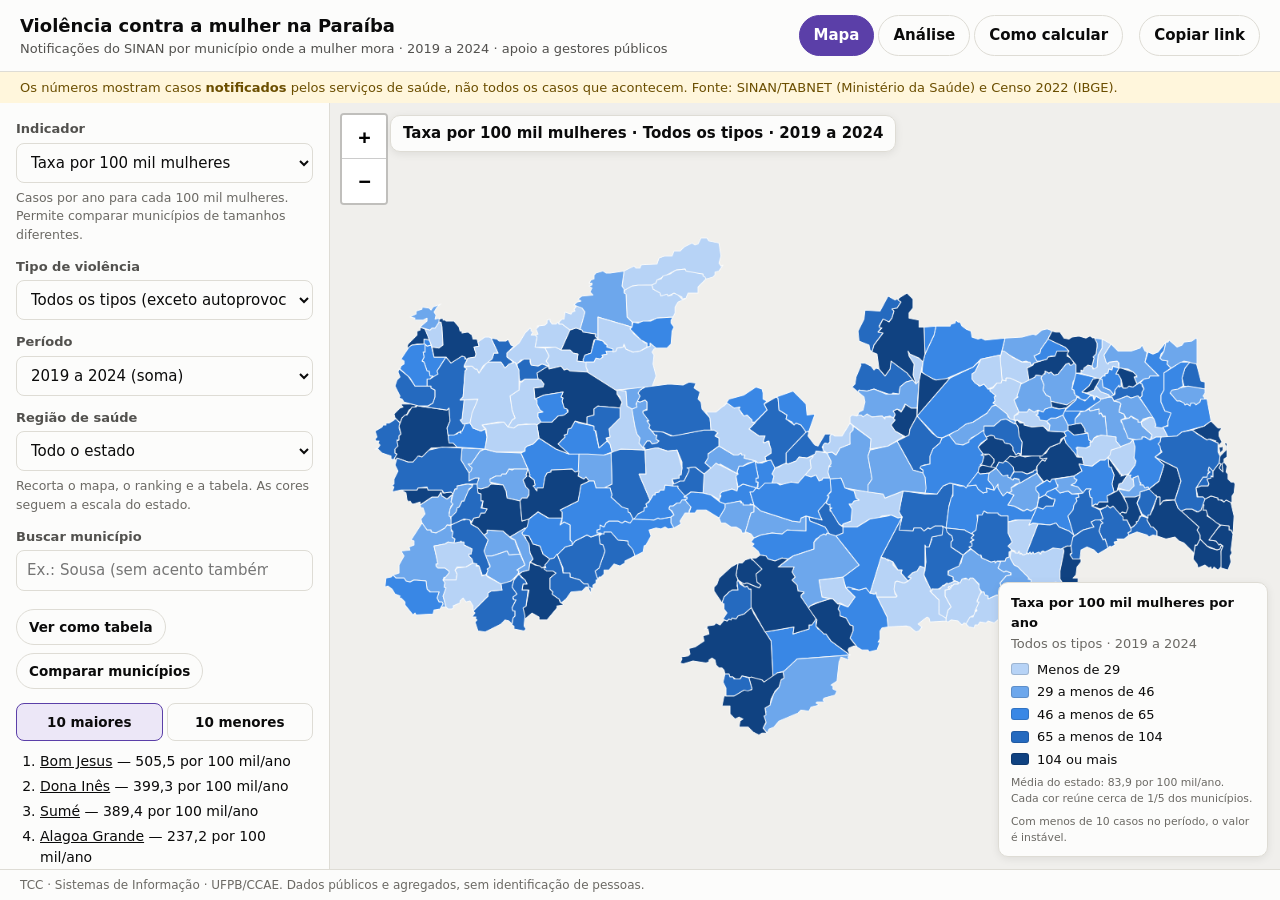
==== web/index.html @ 69bb1ced "Front: painel com mapa, análise, como calcular e filtro por região de saúde Co-Authored-By: Claude O" ====
<!DOCTYPE html>
<html lang="pt-BR">
<head>
<meta charset="utf-8">
<meta name="viewport" content="width=device-width, initial-scale=1">
<link rel="icon" href="data:image/svg+xml,%3Csvg xmlns=%22http://www.w3.org/2000/svg%22 viewBox=%220 0 24 24%22%3E%3Crect width=%2224%22 height=%2224%22 rx=%225%22 fill=%22%236a2c91%22/%3E%3C/svg%3E">
<title>Violência contra a mulher PB</title>
<link rel="stylesheet" href="vendor/leaflet.css">
<link rel="stylesheet" href="css/painel.css">
</head>
<body>
<a class="pular" href="#conteudo" tabindex="0">Pular para o conteúdo</a>
<header>
  <div>
    <h1>Violência contra a mulher na Paraíba</h1>
    <p>Notificações do SINAN por município onde a mulher mora · 2019 a 2024 · apoio a gestores públicos</p>
  </div>
  <nav class="tabs" role="tablist" aria-label="Telas do painel">
    <button role="tab" aria-selected="true" aria-controls="v-mapa" data-v="mapa" id="tab-mapa">Mapa</button>
    <button role="tab" aria-selected="false" aria-controls="v-analise" data-v="analise" id="tab-analise" tabindex="-1">Análise</button>
    <button role="tab" aria-selected="false" aria-controls="v-como-calcular" data-v="como-calcular" id="tab-como-calcular" tabindex="-1">Como calcular</button>
  </nav>
  <button class="btn" id="copiarLink" type="button" title="Copia o endereço desta tela para mandar a alguém">Copiar link</button>
</header>
<div class="aviso">Os números mostram casos <b>notificados</b> pelos serviços de saúde, não todos os casos que acontecem. Fonte: SINAN/TABNET (Ministério da Saúde) e Censo 2022 (IBGE).</div>
<main id="conteudo" tabindex="-1">
  <section class="view on" id="v-mapa" role="tabpanel" aria-labelledby="tab-mapa">
    <aside aria-label="Filtros e ranking">
      <div class="filtros">
      <label class="ctl" for="ind">Indicador</label>
      <select id="ind">
        <option value="taxa">Taxa por 100 mil mulheres</option>
        <option value="casos">Casos notificados</option>
        <option value="oe">Observado ÷ esperado</option>
      </select>
      <p class="hint" id="indhint"></p>
      <label class="ctl" for="tipo">Tipo de violência</label>
      <select id="tipo">
        <option value="total">Todos os tipos (exceto autoprovocada)</option>
        <option value="fisica">Física</option>
        <option value="psicologica">Psicológica/moral</option>
        <option value="sexual">Sexual</option>
      </select>
      <label class="ctl" for="per">Período</label>
      <select id="per"></select>
      <label class="ctl" for="reg">Região de saúde</label>
      <select id="reg" aria-describedby="reghint"></select>
      <p class="hint" id="reghint">Recorta o mapa, o ranking e a tabela. As cores seguem a escala do estado.</p>
      <label class="ctl" for="busca">Buscar município</label>
      <input type="search" id="busca" list="lista" placeholder="Ex.: Sousa (sem acento também serve)" autocomplete="off">
      <datalist id="lista"></datalist>
      <p class="hint" id="buscaMsg" aria-live="polite"></p>
      <div class="btnrow" style="margin-top:0">
        <button class="btn peq" id="verTabela" type="button" aria-pressed="false">Ver como tabela</button>
        <button class="btn peq" id="abrirComparar" type="button">Comparar municípios</button>
      </div>
      </div>
      <div class="rkbox">
      <div class="rktabs" role="group" aria-label="Ranking">
        <button type="button" aria-pressed="true" data-r="maiores" id="rk-maiores">10 maiores</button>
        <button type="button" aria-pressed="false" data-r="menores" id="rk-menores">10 menores</button>
      </div>
      <ol id="rk" aria-label="10 maiores valores"></ol>
      <p class="hint" style="margin-top:8px" id="rknota"></p>
      </div>
    </aside>
    <div id="mapwrap">
      <h2 class="maptitle" id="mapatitulo" aria-live="polite" tabindex="-1"></h2>
      <div id="map" role="region" aria-label="Mapa dos municípios da Paraíba. Tab percorre os municípios em ordem alfabética e Enter abre a ficha. A busca, o ranking e Ver como tabela também servem."></div>
      <div class="legend" id="leg"></div>
      <div id="maptab" aria-label="Tabela do mapa"></div>
      <div id="painel" aria-live="polite"></div>
    </div>
  </section>

  <section class="view" id="v-analise" role="tabpanel" aria-labelledby="tab-analise"><div class="scroll"><div class="wrap">
    <div class="kpis" id="kpis"></div>
    <div class="card">
      <h2>O que os dados mostram</h2>
      <p class="desc">Leituras diretas dos cinco indicadores. Cada uma diz o número que a sustenta.</p>
      <ul class="concl" id="concl"></ul>
    </div>
    <div class="grid2">
      <div class="card"><h2>Casos por ano e tipo de violência</h2><p class="desc">Paraíba, 2019 a 2024. Uma notificação pode ter mais de um tipo.</p><div id="g-serie"></div></div>
      <div class="card"><h2>Casos por faixa etária</h2><p class="desc">Paraíba, soma de 2019 a 2024, todos os tipos.</p><div id="g-faixa"></div></div>
    </div>
    <div class="card"><h2>Casos por tipo de violência</h2><p class="desc">Paraíba, soma de 2019 a 2024, com a taxa média anual por 100 mil mulheres.</p><div id="g-tipo" style="max-width:640px"></div></div>
    <div class="card">
      <h2>Tabela dos municípios</h2>
      <p class="desc">2019 a 2024. Clique no título da coluna para ordenar e na linha para ver o município no mapa. O CSV traz os 223 municípios do tipo escolhido.</p>
      <div class="tools" style="margin-bottom:10px">
        <select id="ttipo" aria-label="Tipo de violência da tabela">
          <option value="total">Todos os tipos</option><option value="fisica">Física</option>
          <option value="psicologica">Psicológica/moral</option><option value="sexual">Sexual</option>
        </select>
        <input type="search" id="tbusca" placeholder="Filtrar município" aria-label="Filtrar município">
        <button class="btn peq" id="baixarCsv" type="button">Baixar CSV</button>
      </div>
      <div class="tbl"><table id="tab"><thead><tr>
        <th data-k="nome" tabindex="0">Município</th><th data-k="pop" tabindex="0">Mulheres</th><th data-k="casos" tabindex="0">Casos</th>
        <th data-k="taxa" tabindex="0">Taxa / 100 mil / ano</th><th data-k="oe" tabindex="0">Observado ÷ esperado</th>
      </tr></thead><tbody></tbody></table></div>
    </div>
  </div></div></section>

  <section class="view" id="v-como-calcular" role="tabpanel" aria-labelledby="tab-como-calcular"><div class="scroll"><div class="wrap ind" id="indtxt"></div></div></section>
</main>
<footer>TCC · Sistemas de Informação · UFPB/CCAE. Dados públicos e agregados, sem identificação de pessoas.</footer>
<div id="tip" aria-hidden="true"></div>

<dialog id="cmp" aria-labelledby="cmpT">
  <button class="x" type="button" id="cmpFechar" aria-label="Fechar comparação">×</button>
  <h2 id="cmpT">Comparar municípios</h2>
  <p class="sub" id="cmpSub"></p>
  <div class="cmpsel">
    <label>Município 1<input type="text" list="lista" id="cmp1" autocomplete="off"></label>
    <label>Município 2<input type="text" list="lista" id="cmp2" autocomplete="off"></label>
    <label>Município 3 (opcional)<input type="text" list="lista" id="cmp3" autocomplete="off"></label>
  </div>
  <div id="cmpRes" aria-live="polite"></div>
</dialog>

<div id="impressao"></div>

<!-- Scripts comuns (não módulos ES): assim o painel também abre com duplo clique, sem servidor -->
<script src="vendor/leaflet.js"></script>
<script src="js/util.js"></script>
<script src="js/dados.js"></script>
<script src="js/calculo.js"></script>
<script src="js/mapa.js"></script>
<script src="js/analise.js"></script>
<script src="js/app.js"></script>
</body>
</html>
---- web/vendor/leaflet.css ----
/* required styles */

.leaflet-pane,
.leaflet-tile,
.leaflet-marker-icon,
.leaflet-marker-shadow,
.leaflet-tile-container,
.leaflet-pane > svg,
.leaflet-pane > canvas,
.leaflet-zoom-box,
.leaflet-image-layer,
.leaflet-layer {
	position: absolute;
	left: 0;
	top: 0;
	}
.leaflet-container {
	overflow: hidden;
	}
.leaflet-tile,
.leaflet-marker-icon,
.leaflet-marker-shadow {
	-webkit-user-select: none;
	   -moz-user-select: none;
	        user-select: none;
	  -webkit-user-drag: none;
	}
/* Prevents IE11 from highlighting tiles in blue */
.leaflet-tile::selection {
	background: transparent;
}
/* Safari renders non-retina tile on retina better with this, but Chrome is worse */
.leaflet-safari .leaflet-tile {
	image-rendering: -webkit-optimize-contrast;
	}
/* hack that prevents hw layers "stretching" when loading new tiles */
.leaflet-safari .leaflet-tile-container {
	width: 1600px;
	height: 1600px;
	-webkit-transform-origin: 0 0;
	}
.leaflet-marker-icon,
.leaflet-marker-shadow {
	display: block;
	}
/* .leaflet-container svg: reset svg max-width decleration shipped in Joomla! (joomla.org) 3.x */
/* .leaflet-container img: map is broken in FF if you have max-width: 100% on tiles */
.leaflet-container .leaflet-overlay-pane svg {
	max-width: none !important;
	max-height: none !important;
	}
.leaflet-container .leaflet-marker-pane img,
.leaflet-container .leaflet-shadow-pane img,
.leaflet-container .leaflet-tile-pane img,
.leaflet-container img.leaflet-image-layer,
.leaflet-container .leaflet-tile {
	max-width: none !important;
	max-height: none !important;
	width: auto;
	padding: 0;
	}

.leaflet-container img.leaflet-tile {
	/* See: https://bugs.chromium.org/p/chromium/issues/detail?id=600120 */
	mix-blend-mode: plus-lighter;
}

.leaflet-container.leaflet-touch-zoom {
	-ms-touch-action: pan-x pan-y;
	touch-action: pan-x pan-y;
	}
.leaflet-container.leaflet-touch-drag {
	-ms-touch-action: pinch-zoom;
	/* Fallback for FF which doesn't support pinch-zoom */
	touch-action: none;
	touch-action: pinch-zoom;
}
.leaflet-container.leaflet-touch-drag.leaflet-touch-zoom {
	-ms-touch-action: none;
	touch-action: none;
}
.leaflet-container {
	-webkit-tap-highlight-color: transparent;
}
.leaflet-container a {
	-webkit-tap-highlight-color: rgba(51, 181, 229, 0.4);
}
.leaflet-tile {
	filter: inherit;
	visibility: hidden;
	}
.leaflet-tile-loaded {
	visibility: inherit;
	}
.leaflet-zoom-box {
	width: 0;
	height: 0;
	-moz-box-sizing: border-box;
	     box-sizing: border-box;
	z-index: 800;
	}
/* workaround for https://bugzilla.mozilla.org/show_bug.cgi?id=888319 */
.leaflet-overlay-pane svg {
	-moz-user-select: none;
	}

.leaflet-pane         { z-index: 400; }

.leaflet-tile-pane    { z-index: 200; }
.leaflet-overlay-pane { z-index: 400; }
.leaflet-shadow-pane  { z-index: 500; }
.leaflet-marker-pane  { z-index: 600; }
.leaflet-tooltip-pane   { z-index: 650; }
.leaflet-popup-pane   { z-index: 700; }

.leaflet-map-pane canvas { z-index: 100; }
.leaflet-map-pane svg    { z-index: 200; }

.leaflet-vml-shape {
	width: 1px;
	height: 1px;
	}
.lvml {
	behavior: url(#default#VML);
	display: inline-block;
	position: absolute;
	}


/* control positioning */

.leaflet-control {
	position: relative;
	z-index: 800;
	pointer-events: visiblePainted; /* IE 9-10 doesn't have auto */
	pointer-events: auto;
	}
.leaflet-top,
.leaflet-bottom {
	position: absolute;
	z-index: 1000;
	pointer-events: none;
	}
.leaflet-top {
	top: 0;
	}
.leaflet-right {
	right: 0;
	}
.leaflet-bottom {
	bottom: 0;
	}
.leaflet-left {
	left: 0;
	}
.leaflet-control {
	float: left;
	clear: both;
	}
.leaflet-right .leaflet-control {
	float: right;
	}
.leaflet-top .leaflet-control {
	margin-top: 10px;
	}
.leaflet-bottom .leaflet-control {
	margin-bottom: 10px;
	}
.leaflet-left .leaflet-control {
	margin-left: 10px;
	}
.leaflet-right .leaflet-control {
	margin-right: 10px;
	}


/* zoom and fade animations */

.leaflet-fade-anim .leaflet-popup {
	opacity: 0;
	-webkit-transition: opacity 0.2s linear;
	   -moz-transition: opacity 0.2s linear;
	        transition: opacity 0.2s linear;
	}
.leaflet-fade-anim .leaflet-map-pane .leaflet-popup {
	opacity: 1;
	}
.leaflet-zoom-animated {
	-webkit-transform-origin: 0 0;
	    -ms-transform-origin: 0 0;
	        transform-origin: 0 0;
	}
svg.leaflet-zoom-animated {
	will-change: transform;
}

.leaflet-zoom-anim .leaflet-zoom-animated {
	-webkit-transition: -webkit-transform 0.25s cubic-bezier(0,0,0.25,1);
	   -moz-transition:    -moz-transform 0.25s cubic-bezier(0,0,0.25,1);
	        transition:         transform 0.25s cubic-bezier(0,0,0.25,1);
	}
.leaflet-zoom-anim .leaflet-tile,
.leaflet-pan-anim .leaflet-tile {
	-webkit-transition: none;
	   -moz-transition: none;
	        transition: none;
	}

.leaflet-zoom-anim .leaflet-zoom-hide {
	visibility: hidden;
	}


/* cursors */

.leaflet-interactive {
	cursor: pointer;
	}
.leaflet-grab {
	cursor: -webkit-grab;
	cursor:    -moz-grab;
	cursor:         grab;
	}
.leaflet-crosshair,
.leaflet-crosshair .leaflet-interactive {
	cursor: crosshair;
	}
.leaflet-popup-pane,
.leaflet-control {
	cursor: auto;
	}
.leaflet-dragging .leaflet-grab,
.leaflet-dragging .leaflet-grab .leaflet-interactive,
.leaflet-dragging .leaflet-marker-draggable {
	cursor: move;
	cursor: -webkit-grabbing;
	cursor:    -moz-grabbing;
	cursor:         grabbing;
	}

/* marker & overlays interactivity */
.leaflet-marker-icon,
.leaflet-marker-shadow,
.leaflet-image-layer,
.leaflet-pane > svg path,
.leaflet-tile-container {
	pointer-events: none;
	}

.leaflet-marker-icon.leaflet-interactive,
.leaflet-image-layer.leaflet-interactive,
.leaflet-pane > svg path.leaflet-interactive,
svg.leaflet-image-layer.leaflet-interactive path {
	pointer-events: visiblePainted; /* IE 9-10 doesn't have auto */
	pointer-events: auto;
	}

/* visual tweaks */

.leaflet-container {
	background: #ddd;
	outline-offset: 1px;
	}
.leaflet-container a {
	color: #0078A8;
	}
.leaflet-zoom-box {
	border: 2px dotted #38f;
	background: rgba(255,255,255,0.5);
	}


/* general typography */
.leaflet-container {
	font-family: "Helvetica Neue", Arial, Helvetica, sans-serif;
	font-size: 12px;
	font-size: 0.75rem;
	line-height: 1.5;
	}


/* general toolbar styles */

.leaflet-bar {
	box-shadow: 0 1px 5px rgba(0,0,0,0.65);
	border-radius: 4px;
	}
.leaflet-bar a {
	background-color: #fff;
	border-bottom: 1px solid #ccc;
	width: 26px;
	height: 26px;
	line-height: 26px;
	display: block;
	text-align: center;
	text-decoration: none;
	color: black;
	}
.leaflet-bar a,
.leaflet-control-layers-toggle {
	background-position: 50% 50%;
	background-repeat: no-repeat;
	display: block;
	}
.leaflet-bar a:hover,
.leaflet-bar a:focus {
	background-color: #f4f4f4;
	}
.leaflet-bar a:first-child {
	border-top-left-radius: 4px;
	border-top-right-radius: 4px;
	}
.leaflet-bar a:last-child {
	border-bottom-left-radius: 4px;
	border-bottom-right-radius: 4px;
	border-bottom: none;
	}
.leaflet-bar a.leaflet-disabled {
	cursor: default;
	background-color: #f4f4f4;
	color: #bbb;
	}

.leaflet-touch .leaflet-bar a {
	width: 30px;
	height: 30px;
	line-height: 30px;
	}
.leaflet-touch .leaflet-bar a:first-child {
	border-top-left-radius: 2px;
	border-top-right-radius: 2px;
	}
.leaflet-touch .leaflet-bar a:last-child {
	border-bottom-left-radius: 2px;
	border-bottom-right-radius: 2px;
	}

/* zoom control */

.leaflet-control-zoom-in,
.leaflet-control-zoom-out {
	font: bold 18px 'Lucida Console', Monaco, monospace;
	text-indent: 1px;
	}

.leaflet-touch .leaflet-control-zoom-in, .leaflet-touch .leaflet-control-zoom-out  {
	font-size: 22px;
	}


/* layers control */

.leaflet-control-layers {
	box-shadow: 0 1px 5px rgba(0,0,0,0.4);
	background: #fff;
	border-radius: 5px;
	}
.leaflet-control-layers-toggle {
	background-image: url(images/layers.png);
	width: 36px;
	height: 36px;
	}
.leaflet-retina .leaflet-control-layers-toggle {
	background-image: url(images/layers-2x.png);
	background-size: 26px 26px;
	}
.leaflet-touch .leaflet-control-layers-toggle {
	width: 44px;
	height: 44px;
	}
.leaflet-control-layers .leaflet-control-layers-list,
.leaflet-control-layers-expanded .leaflet-control-layers-toggle {
	display: none;
	}
.leaflet-control-layers-expanded .leaflet-control-layers-list {
	display: block;
	position: relative;
	}
.leaflet-control-layers-expanded {
	padding: 6px 10px 6px 6px;
	color: #333;
	background: #fff;
	}
.leaflet-control-layers-scrollbar {
	overflow-y: scroll;
	overflow-x: hidden;
	padding-right: 5px;
	}
.leaflet-control-layers-selector {
	margin-top: 2px;
	position: relative;
	top: 1px;
	}
.leaflet-control-layers label {
	display: block;
	font-size: 13px;
	font-size: 1.08333em;
	}
.leaflet-control-layers-separator {
	height: 0;
	border-top: 1px solid #ddd;
	margin: 5px -10px 5px -6px;
	}

/* Default icon URLs */
.leaflet-default-icon-path { /* used only in path-guessing heuristic, see L.Icon.Default */
	background-image: url(images/marker-icon.png);
	}


/* attribution and scale controls */

.leaflet-container .leaflet-control-attribution {
	background: #fff;
	background: rgba(255, 255, 255, 0.8);
	margin: 0;
	}
.leaflet-control-attribution,
.leaflet-control-scale-line {
	padding: 0 5px;
	color: #333;
	line-height: 1.4;
	}
.leaflet-control-attribution a {
	text-decoration: none;
	}
.leaflet-control-attribution a:hover,
.leaflet-control-attribution a:focus {
	text-decoration: underline;
	}
.leaflet-attribution-flag {
	display: inline !important;
	vertical-align: baseline !important;
	width: 1em;
	height: 0.6669em;
	}
.leaflet-left .leaflet-control-scale {
	margin-left: 5px;
	}
.leaflet-bottom .leaflet-control-scale {
	margin-bottom: 5px;
	}
.leaflet-control-scale-line {
	border: 2px solid #777;
	border-top: none;
	line-height: 1.1;
	padding: 2px 5px 1px;
	white-space: nowrap;
	-moz-box-sizing: border-box;
	     box-sizing: border-box;
	background: rgba(255, 255, 255, 0.8);
	text-shadow: 1px 1px #fff;
	}
.leaflet-control-scale-line:not(:first-child) {
	border-top: 2px solid #777;
	border-bottom: none;
	margin-top: -2px;
	}
.leaflet-control-scale-line:not(:first-child):not(:last-child) {
	border-bottom: 2px solid #777;
	}

.leaflet-touch .leaflet-control-attribution,
.leaflet-touch .leaflet-control-layers,
.leaflet-touch .leaflet-bar {
	box-shadow: none;
	}
.leaflet-touch .leaflet-control-layers,
.leaflet-touch .leaflet-bar {
	border: 2px solid rgba(0,0,0,0.2);
	background-clip: padding-box;
	}


/* popup */

.leaflet-popup {
	position: absolute;
	text-align: center;
	margin-bottom: 20px;
	}
.leaflet-popup-content-wrapper {
	padding: 1px;
	text-align: left;
	border-radius: 12px;
	}
.leaflet-popup-content {
	margin: 13px 24px 13px 20px;
	line-height: 1.3;
	font-size: 13px;
	font-size: 1.08333em;
	min-height: 1px;
	}
.leaflet-popup-content p {
	margin: 17px 0;
	margin: 1.3em 0;
	}
.leaflet-popup-tip-container {
	width: 40px;
	height: 20px;
	position: absolute;
	left: 50%;
	margin-top: -1px;
	margin-left: -20px;
	overflow: hidden;
	pointer-events: none;
	}
.leaflet-popup-tip {
	width: 17px;
	height: 17px;
	padding: 1px;

	margin: -10px auto 0;
	pointer-events: auto;

	-webkit-transform: rotate(45deg);
	   -moz-transform: rotate(45deg);
	    -ms-transform: rotate(45deg);
	        transform: rotate(45deg);
	}
.leaflet-popup-content-wrapper,
.leaflet-popup-tip {
	background: white;
	color: #333;
	box-shadow: 0 3px 14px rgba(0,0,0,0.4);
	}
.leaflet-container a.leaflet-popup-close-button {
	position: absolute;
	top: 0;
	right: 0;
	border: none;
	text-align: center;
	width: 24px;
	height: 24px;
	font: 16px/24px Tahoma, Verdana, sans-serif;
	color: #757575;
	text-decoration: none;
	background: transparent;
	}
.leaflet-container a.leaflet-popup-close-button:hover,
.leaflet-container a.leaflet-popup-close-button:focus {
	color: #585858;
	}
.leaflet-popup-scrolled {
	overflow: auto;
	}

.leaflet-oldie .leaflet-popup-content-wrapper {
	-ms-zoom: 1;
	}
.leaflet-oldie .leaflet-popup-tip {
	width: 24px;
	margin: 0 auto;

	-ms-filter: "progid:DXImageTransform.Microsoft.Matrix(M11=0.70710678, M12=0.70710678, M21=-0.70710678, M22=0.70710678)";
	filter: progid:DXImageTransform.Microsoft.Matrix(M11=0.70710678, M12=0.70710678, M21=-0.70710678, M22=0.70710678);
	}

.leaflet-oldie .leaflet-control-zoom,
.leaflet-oldie .leaflet-control-layers,
.leaflet-oldie .leaflet-popup-content-wrapper,
.leaflet-oldie .leaflet-popup-tip {
	border: 1px solid #999;
	}


/* div icon */

.leaflet-div-icon {
	background: #fff;
	border: 1px solid #666;
	}


/* Tooltip */
/* Base styles for the element that has a tooltip */
.leaflet-tooltip {
	position: absolute;
	padding: 6px;
	background-color: #fff;
	border: 1px solid #fff;
	border-radius: 3px;
	color: #222;
	white-space: nowrap;
	-webkit-user-select: none;
	-moz-user-select: none;
	-ms-user-select: none;
	user-select: none;
	pointer-events: none;
	box-shadow: 0 1px 3px rgba(0,0,0,0.4);
	}
.leaflet-tooltip.leaflet-interactive {
	cursor: pointer;
	pointer-events: auto;
	}
.leaflet-tooltip-top:before,
.leaflet-tooltip-bottom:before,
.leaflet-tooltip-left:before,
.leaflet-tooltip-right:before {
	position: absolute;
	pointer-events: none;
	border: 6px solid transparent;
	background: transparent;
	content: "";
	}

/* Directions */

.leaflet-tooltip-bottom {
	margin-top: 6px;
}
.leaflet-tooltip-top {
	margin-top: -6px;
}
.leaflet-tooltip-bottom:before,
.leaflet-tooltip-top:before {
	left: 50%;
	margin-left: -6px;
	}
.leaflet-tooltip-top:before {
	bottom: 0;
	margin-bottom: -12px;
	border-top-color: #fff;
	}
.leaflet-tooltip-bottom:before {
	top: 0;
	margin-top: -12px;
	margin-left: -6px;
	border-bottom-color: #fff;
	}
.leaflet-tooltip-left {
	margin-left: -6px;
}
.leaflet-tooltip-right {
	margin-left: 6px;
}
.leaflet-tooltip-left:before,
.leaflet-tooltip-right:before {
	top: 50%;
	margin-top: -6px;
	}
.leaflet-tooltip-left:before {
	right: 0;
	margin-right: -12px;
	border-left-color: #fff;
	}
.leaflet-tooltip-right:before {
	left: 0;
	margin-left: -12px;
	border-right-color: #fff;
	}

/* Printing */

@media print {
	/* Prevent printers from removing background-images of controls. */
	.leaflet-control {
		-webkit-print-color-adjust: exact;
		print-color-adjust: exact;
		}
	}
---- web/css/painel.css ----
/* WebSIG: estilos do painel (tema claro e escuro) */
:root{
  color-scheme:light;
  --bg:#f6f5f2; --surface:#fcfcfb; --surface-2:#f0efec; --line:#dedcd5;
  --ink:#0b0b0b; --ink-2:#52514e; --ink-3:#6b6964;
  --accent:#5b3fa8; --accent-soft:#ece7f7; --on-accent:#fff;
  --s1:#2a78d6; --s2:#eb6834; --s3:#1baf7a; --s4:#e87ba4;
  --q1:#b7d3f6; --q2:#6da7ec; --q3:#3987e5; --q4:#256abf; --q5:#104281;
  --d1:#1c5cab; --d2:#86b6ef; --d3:#d4cfc4; --d4:#ef9a99; --d5:#c93b3a;
  --warn-bg:#fff6dc; --warn-ink:#6b4e00;
}
@media (prefers-color-scheme:dark){
  :root:where(:not([data-theme="light"])){
    color-scheme:dark;
    --bg:#121211; --surface:#1a1a19; --surface-2:#262624; --line:#383835;
    --ink:#f0efec; --ink-2:#c3c2b7; --ink-3:#a3a298;
    --accent:#b9a6f0; --accent-soft:#2c2640; --on-accent:#121211;
    --s1:#3987e5; --s2:#d95926; --s3:#199e70; --s4:#d55181;
    --q1:#184f95; --q2:#256abf; --q3:#3987e5; --q4:#6da7ec; --q5:#b7d3f6;
    --d1:#5598e7; --d2:#2a5f9e; --d3:#4a4944; --d4:#a64443; --d5:#e66767;
    --warn-bg:#3a3110; --warn-ink:#f3d98a;
  }
}
:root[data-theme="dark"]{
  color-scheme:dark;
  --bg:#121211; --surface:#1a1a19; --surface-2:#262624; --line:#383835;
  --ink:#f0efec; --ink-2:#c3c2b7; --ink-3:#a3a298;
  --accent:#b9a6f0; --accent-soft:#2c2640; --on-accent:#121211;
  --s1:#3987e5; --s2:#d95926; --s3:#199e70; --s4:#d55181;
  --q1:#184f95; --q2:#256abf; --q3:#3987e5; --q4:#6da7ec; --q5:#b7d3f6;
  --d1:#5598e7; --d2:#2a5f9e; --d3:#4a4944; --d4:#a64443; --d5:#e66767;
  --warn-bg:#3a3110; --warn-ink:#f3d98a;
}
*{box-sizing:border-box}
html,body{margin:0;height:100%}
body{background:var(--bg);color:var(--ink);font:15px/1.5 system-ui,-apple-system,"Segoe UI",Roboto,sans-serif;display:flex;flex-direction:column}
a{color:var(--accent)}
header{background:var(--surface);border-bottom:1px solid var(--line);padding:12px 20px;display:flex;flex-wrap:wrap;gap:8px 16px;align-items:center}
header h1{font-size:18px;margin:0;font-weight:650}
header p{margin:0;color:var(--ink-2);font-size:13px}
.tabs{display:flex;gap:4px;margin-left:auto;flex-wrap:wrap}
.tabs button,.btn{border:1px solid var(--line);background:var(--surface);color:var(--ink);padding:8px 14px;border-radius:999px;font:inherit;font-weight:600;cursor:pointer;min-height:40px}
.tabs button[aria-selected="true"],.btn.pri{background:var(--accent);border-color:var(--accent);color:var(--on-accent)}
.btn:hover{background:var(--surface-2)}
.btn.pri:hover{filter:brightness(1.08);background:var(--accent)}
.btn.peq{padding:6px 12px;font-size:13.5px;min-height:36px}
.btnrow{display:flex;flex-wrap:wrap;gap:8px;margin-top:12px}
.aviso{background:var(--warn-bg);color:var(--warn-ink);font-size:13px;padding:6px 20px}
main{flex:1;min-height:0;display:flex}
.view{display:none;flex:1;min-height:0}
.view.on{display:flex}
/* mapa */
#v-mapa aside{width:330px;flex:none;background:var(--surface);border-right:1px solid var(--line);overflow:auto;padding:16px}
label.ctl{display:block;font-size:13px;font-weight:600;color:var(--ink-2);margin:0 0 4px}
select,input[type=search],input[type=text]{width:100%;font:inherit;padding:8px 10px;border:1px solid var(--line);border-radius:8px;background:var(--surface);color:var(--ink);min-height:40px;margin-bottom:12px}
.hint{font-size:12.5px;color:var(--ink-3);margin:-6px 0 12px}
.rktabs{display:flex;gap:4px;margin:14px 0 8px}
.rktabs button{flex:1;border:1px solid var(--line);background:var(--surface);color:var(--ink);border-radius:8px;padding:6px 8px;font:inherit;font-size:13.5px;font-weight:600;cursor:pointer;min-height:38px}
.rktabs button[aria-pressed="true"]{background:var(--accent-soft);border-color:var(--accent);color:var(--ink)}
#rk{padding-left:24px;margin:0;font-size:14px}
#rk li{padding:2px 0}
#rk a{color:inherit}
#mapwrap{flex:1;position:relative;min-width:0}
#map{position:absolute;inset:0;background:var(--surface-2)}
.leaflet-container{background:var(--surface-2);font:inherit}
.maptitle{position:absolute;left:60px;top:12px;z-index:550;margin:0;max-width:calc(100% - 420px);background:var(--surface);border:1px solid var(--line);border-radius:10px;padding:6px 12px;font-size:15px;font-weight:650;box-shadow:0 2px 8px rgba(0,0,0,.08)}
.legend{position:absolute;right:12px;bottom:12px;z-index:500;background:var(--surface);border:1px solid var(--line);border-radius:10px;padding:10px 12px;font-size:13px;max-width:270px;box-shadow:0 2px 8px rgba(0,0,0,.08)}
.legend b{display:block;margin-bottom:6px}
.legend .row{display:flex;align-items:center;gap:8px;margin:3px 0}
.legend .sw{width:18px;height:12px;border-radius:3px;flex:none;border:1px solid rgba(0,0,0,.15)}
.legend small{display:block;color:var(--ink-3);margin-top:6px}
#tip{position:fixed;pointer-events:none;z-index:1000;background:var(--ink);color:var(--surface);padding:5px 9px;border-radius:6px;font-size:13px;display:none;white-space:nowrap;max-width:calc(100vw - 8px)}
#tip small{display:block;opacity:.85;font-size:12px}
#map path.leaflet-interactive:focus{outline:none}
#maptab{position:absolute;inset:0;z-index:520;background:var(--surface);overflow:auto;padding:64px 16px 16px;display:none}
#maptab.on{display:block}
#maptab th.ativo,#maptab td.ativo{font-weight:700;background:var(--accent-soft)}
/* ficha do município */
#painel{position:absolute;top:12px;right:12px;z-index:600;width:350px;max-height:calc(100% - 24px);overflow:auto;background:var(--surface);border:1px solid var(--line);border-radius:12px;padding:14px 16px;box-shadow:0 4px 18px rgba(0,0,0,.12);display:none}
#painel h2,.ficha h2{margin:0 0 2px;font-size:18px;padding-right:36px}
.sub{color:var(--ink-3);font-size:13px;margin-bottom:10px}
.x{position:absolute;top:8px;right:8px;border:0;background:none;color:var(--ink-2);font-size:22px;cursor:pointer;width:40px;height:40px;border-radius:8px}
.x:hover{background:var(--surface-2)}
.ind5{display:grid;gap:10px;margin-bottom:6px}
.ind5 .it{border:1px solid var(--line);border-radius:10px;padding:8px 10px;background:var(--surface)}
.ind5 .cab{display:flex;justify-content:space-between;align-items:baseline;gap:8px;font-size:13.5px;color:var(--ink-2);font-weight:600}
.ind5 .cab a{font-size:12px;font-weight:500;white-space:nowrap}
.ind5 .v{font-size:22px;font-weight:700;font-variant-numeric:tabular-nums;line-height:1.2}
.ind5 .c{color:var(--ink-3);font-size:12.5px}
.flag{background:var(--warn-bg);color:var(--warn-ink);border-radius:8px;padding:6px 9px;font-size:13px;margin:6px 0 10px}
h3{font-size:14px;margin:14px 0 6px}
.barras{display:grid;grid-template-columns:auto 1fr auto;gap:3px 8px;font-size:13px;align-items:center}
.barras .r{color:var(--ink-2)}
.barras .tr{position:relative;background:var(--surface-2);border-radius:4px;height:12px}
.barras .b{display:block;height:12px;border-radius:4px;background:var(--s1)}
.barras .ref{position:absolute;top:-2px;width:2px;height:16px;background:var(--ink)}
.barras .n{text-align:right;font-variant-numeric:tabular-nums}
.barras .n small{color:var(--ink-3)}
.leg-ref{font-size:12px;color:var(--ink-3);margin-top:4px}
/* análise */
.scroll{flex:1;overflow:auto;padding:20px}
.wrap{max-width:1180px;margin:0 auto}
.kpis{display:grid;grid-template-columns:repeat(auto-fit,minmax(200px,1fr));gap:12px;margin-bottom:16px}
.kpi{background:var(--surface);border:1px solid var(--line);border-radius:12px;padding:14px 16px}
.kpi .n{font-size:28px;font-weight:700;font-variant-numeric:tabular-nums;line-height:1.1}
.kpi .l{color:var(--ink-2);font-size:13px;margin-top:4px}
.card{background:var(--surface);border:1px solid var(--line);border-radius:12px;padding:16px 18px;margin-bottom:16px}
.card h2{font-size:16px;margin:0 0 4px}
.card .desc{color:var(--ink-2);font-size:13.5px;margin:0 0 10px}
.grid2{display:grid;grid-template-columns:1fr 1fr;gap:16px}
.concl{margin:0;padding:0;list-style:none;display:grid;gap:10px}
.concl li{border-left:4px solid var(--accent);background:var(--surface-2);padding:10px 12px;border-radius:0 8px 8px 0}
.concl b{display:block;margin-bottom:2px}
.concl .ev{color:var(--ink-2);font-size:13.5px}
svg text{fill:var(--ink-2);font-size:12px}
svg .val{fill:var(--ink);font-weight:600}
table{width:100%;border-collapse:collapse;font-size:14px}
th,td{padding:7px 8px;border-bottom:1px solid var(--line);text-align:right;font-variant-numeric:tabular-nums}
th:first-child,td:first-child{text-align:left}
th{color:var(--ink-2);font-weight:600;position:sticky;top:0;background:var(--surface)}
th[data-k]{cursor:pointer;user-select:none}
tbody tr[data-c]{cursor:pointer}
tbody tr[data-c]:hover{background:var(--surface-2)}
.tbl{max-height:460px;overflow:auto}
.tools{display:flex;gap:10px;flex-wrap:wrap;align-items:center}
.tools select,.tools input{width:auto;margin:0}
.ind{display:grid;gap:12px}
.ind article{background:var(--surface);border:1px solid var(--line);border-radius:12px;padding:16px 18px;scroll-margin-top:12px}
.ind article:target,.ind article.alvo{outline:3px solid var(--accent);outline-offset:2px}
.ind h2{margin:0 0 6px;font-size:17px}
.ind dl{display:grid;grid-template-columns:150px 1fr;gap:6px 14px;margin:0}
.ind dt{font-weight:600;color:var(--ink-2)}
.ind dd{margin:0}
code.f{background:var(--surface-2);padding:2px 6px;border-radius:6px;font-size:13.5px}
/* comparar */
dialog#cmp{border:1px solid var(--line);border-radius:14px;background:var(--surface);color:var(--ink);padding:18px 20px;width:min(860px,calc(100vw - 24px));max-height:calc(100vh - 32px);overflow:auto}
dialog#cmp::backdrop{background:rgba(0,0,0,.45)}
dialog#cmp h2{margin:0 0 4px;font-size:18px;padding-right:40px}
.cmpsel{display:grid;grid-template-columns:repeat(3,1fr);gap:10px;margin:10px 0}
.cmpsel label{display:block;font-size:13px;font-weight:600;color:var(--ink-2)}
.cmpsel input{display:block;margin:4px 0 0}
#cmpRes td.ref,#cmpRes th.ref{background:var(--surface-2)}
#cmpRes th{position:static}
#cmpRes tr.grupo td{font-weight:650;color:var(--ink-2);text-align:left;background:none;padding-top:12px}
/* avisos curtos */
.toast{position:fixed;left:50%;bottom:24px;transform:translateX(-50%);z-index:2000;background:var(--ink);color:var(--surface);padding:9px 16px;border-radius:999px;font-weight:600}
footer{background:var(--surface);border-top:1px solid var(--line);font-size:12px;color:var(--ink-3);padding:6px 20px}
:focus-visible{outline:3px solid var(--accent);outline-offset:2px}
.sr{position:absolute;width:1px;height:1px;overflow:hidden;clip:rect(0 0 0 0)}
#impressao{display:none}
.pular{position:absolute;left:-9999px;top:8px;z-index:3000;background:var(--accent);color:var(--on-accent);padding:10px 14px;border-radius:8px;font-weight:600}
.pular:focus{left:8px}
#conteudo:focus{outline:none}
#copiarLink{margin-left:0}
.leaflet-bar a,.leaflet-touch .leaflet-bar a{width:44px;height:44px;line-height:44px;font-size:20px}
.fxtop{font-size:13px;margin:4px 0 6px;color:var(--ink)}
@media (max-width:860px){
  html,body{height:auto}
  main,.view.on{display:block}
  .scroll{overflow:visible}
  #v-mapa.on{display:flex;flex-direction:column}
  #v-mapa aside{display:contents}
  #v-mapa .filtros{order:1;background:var(--surface);padding:12px 16px;border-bottom:1px solid var(--line)}
  #v-mapa .rkbox{order:3;background:var(--surface);padding:4px 16px 16px;border-top:1px solid var(--line)}
  #mapwrap{order:2}
  .filtros .btnrow{margin-bottom:0}
  #mapwrap{height:72vh;min-height:62vh}
  .maptitle{left:56px;right:8px;max-width:none;font-size:13.5px}
  #painel{left:8px;right:8px;width:auto;top:auto;bottom:8px;max-height:62%}
  .grid2{grid-template-columns:1fr}
  .ind dl{grid-template-columns:1fr}
  .tabs{margin-left:0}
  .legend{max-width:190px;font-size:12px}
  .cmpsel{grid-template-columns:1fr}
}
/* Impressão da ficha: só a folha montada em #impressao */
@media print{
  body.imprimindo{display:block;height:auto;background:#fff;color:#000}
  body.imprimindo > *:not(#impressao){display:none!important}
  body.imprimindo #impressao{display:block;font:12pt/1.45 system-ui,"Segoe UI",sans-serif;color:#000}
  #impressao .ficha{max-width:none}
  #impressao .noprint,#impressao .x{display:none!important}
  #impressao .ind5 .it{break-inside:avoid;border-color:#bbb}
  #impressao .barras .tr{background:#eee}
  #impressao .barras .b{background:#2a5f9e;print-color-adjust:exact;-webkit-print-color-adjust:exact}
  #impressao .barras .ref{background:#000}
  #impressao .rodape{margin-top:14px;font-size:9.5pt;color:#444;border-top:1px solid #bbb;padding-top:6px}
}
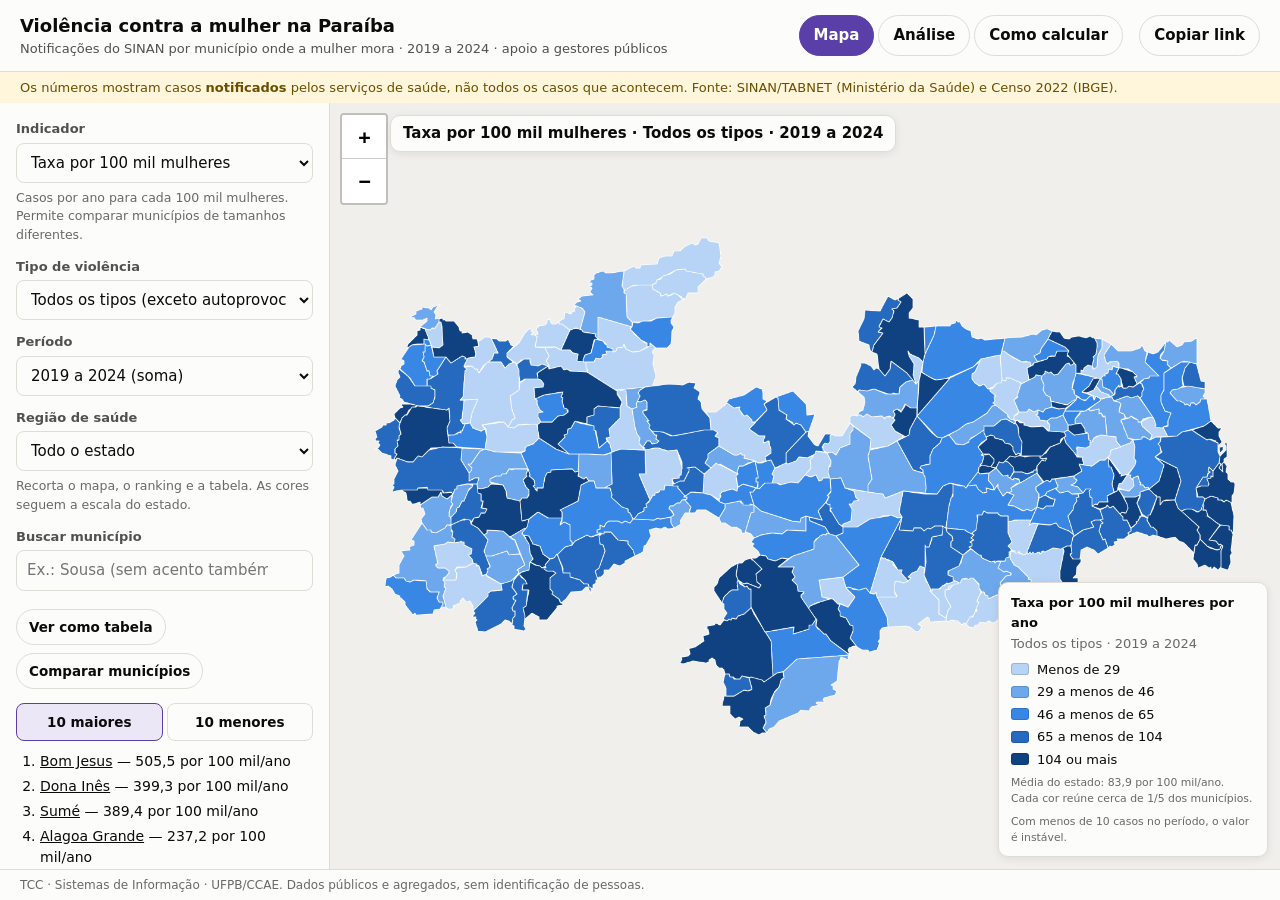
==== commit c3c88943: "Front: faixa etária em casos ou taxa por 100 mil/ano e serviços da MUNIC 2023 na ficha Co-Authored-B" ====
--- a/web/index.html
+++ b/web/index.html
@@ -82,7 +82,9 @@
     </div>
     <div class="grid2">
       <div class="card"><h2>Casos por ano e tipo de violência</h2><p class="desc">Paraíba, 2019 a 2024. Uma notificação pode ter mais de um tipo.</p><div id="g-serie"></div></div>
-      <div class="card"><h2>Casos por faixa etária</h2><p class="desc">Paraíba, soma de 2019 a 2024, todos os tipos.</p><div id="g-faixa"></div></div>
+      <div class="card"><h2>Faixa etária</h2>
+        <div class="alterna" role="group" aria-label="Mostrar a faixa etária como" id="fxAnalise"><button type="button" data-fxa="casos" aria-pressed="true">Casos</button><button type="button" data-fxa="taxa" aria-pressed="false">Taxa por 100 mil/ano</button></div>
+        <p class="desc" id="fxdesc">Paraíba, soma de 2019 a 2024, todos os tipos.</p><div id="g-faixa"></div></div>
     </div>
     <div class="card"><h2>Casos por tipo de violência</h2><p class="desc">Paraíba, soma de 2019 a 2024, com a taxa média anual por 100 mil mulheres.</p><div id="g-tipo" style="max-width:640px"></div></div>
     <div class="card">
--- a/web/css/painel.css
+++ b/web/css/painel.css
@@ -154,6 +154,19 @@
 #copiarLink{margin-left:0}
 .leaflet-bar a,.leaflet-touch .leaflet-bar a{width:44px;height:44px;line-height:44px;font-size:20px}
 .fxtop{font-size:13px;margin:4px 0 6px;color:var(--ink)}
+.alterna{display:inline-flex;gap:4px;margin:2px 0 8px}
+.alterna button{border:1px solid var(--line);background:var(--surface);color:var(--ink);border-radius:8px;padding:5px 10px;font:inherit;font-size:13px;font-weight:600;cursor:pointer;min-height:34px}
+.alterna button[aria-pressed="true"]{background:var(--accent-soft);border-color:var(--accent)}
+.barras .tr.semtaxa{background:transparent}
+.rede{margin-top:12px;border-top:1px solid var(--line);padding-top:8px}
+.rede h3{margin:0 0 6px}
+.rede ul{list-style:none;margin:0;padding:0;font-size:13px}
+.rede li{display:flex;gap:8px;align-items:flex-start;padding:3px 0}
+.rede .ic{flex:0 0 1.5em;height:1.5em;border-radius:50%;display:inline-flex;align-items:center;justify-content:center;font-weight:700;border:1.5px solid currentColor}
+.rede .sim .ic{color:var(--accent)}
+.rede .nao .ic{color:var(--ink-2)}
+.rede .sd .ic{color:var(--warn-ink)}
+.rede .nota{font-size:12px;color:var(--ink-3);margin:6px 0 0}
 @media (max-width:860px){
   html,body{height:auto}
   main,.view.on{display:block}
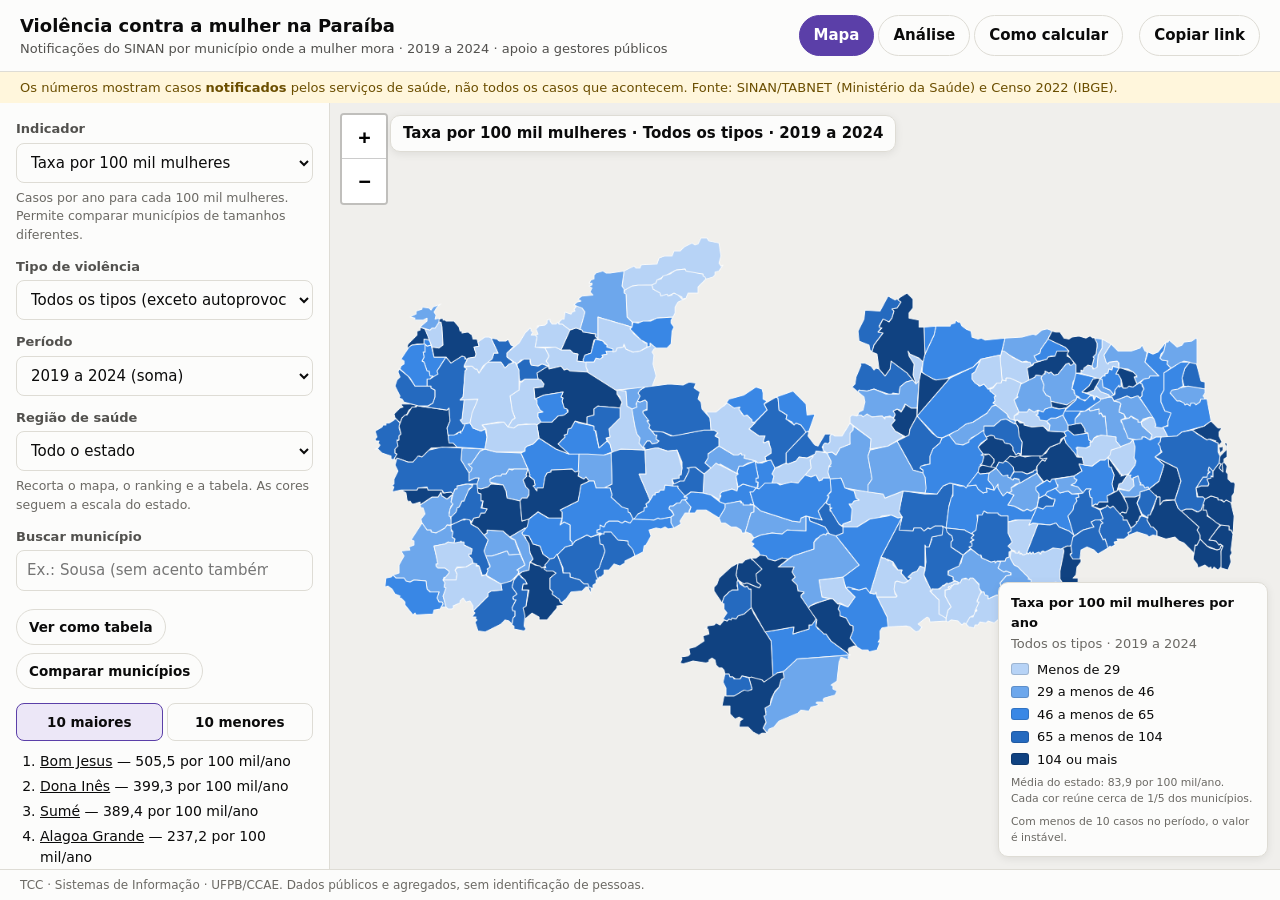
==== commit 107e2258: "Front: onde as mulheres foram atendidas, na ficha, na Análise e em Como calcular Co-Authored-By: Cla" ====
--- a/web/index.html
+++ b/web/index.html
@@ -86,6 +86,9 @@
         <div class="alterna" role="group" aria-label="Mostrar a faixa etária como" id="fxAnalise"><button type="button" data-fxa="casos" aria-pressed="true">Casos</button><button type="button" data-fxa="taxa" aria-pressed="false">Taxa por 100 mil/ano</button></div>
         <p class="desc" id="fxdesc">Paraíba, soma de 2019 a 2024, todos os tipos.</p><div id="g-faixa"></div></div>
     </div>
+    <div class="card"><h2>Onde as mulheres foram atendidas</h2><p class="desc">Paraíba, 2019 a 2024, todos os tipos: local da notificação em relação à região de saúde onde a mulher mora.</p>
+      <p class="concl1" id="localfrase"></p><div id="g-local" style="max-width:640px"></div>
+      <p class="nota">Atendimento em outra região pode indicar falta de serviço local ou referência regional; o dado não diz o motivo.</p></div>
     <div class="card"><h2>Casos por tipo de violência</h2><p class="desc">Paraíba, soma de 2019 a 2024, com a taxa média anual por 100 mil mulheres.</p><div id="g-tipo" style="max-width:640px"></div></div>
     <div class="card">
       <h2>Tabela dos municípios</h2>
--- a/web/css/painel.css
+++ b/web/css/painel.css
@@ -166,7 +166,15 @@
 .rede .sim .ic{color:var(--accent)}
 .rede .nao .ic{color:var(--ink-2)}
 .rede .sd .ic{color:var(--warn-ink)}
-.rede .nota{font-size:12px;color:var(--ink-3);margin:6px 0 0}
+.rede .nota,.local .nota,.card .nota{font-size:12px;color:var(--ink-3);margin:6px 0 0}
+.local{margin-top:12px;border-top:1px solid var(--line);padding-top:8px}
+.local h3{margin:0 0 6px}
+.barra100{display:flex;gap:2px;height:16px;border-radius:6px;overflow:hidden;margin:4px 0 6px;background:var(--surface-2)}
+.barra100 span{display:block;height:100%;min-width:2px}
+.leg100{list-style:none;margin:0;padding:0;font-size:13px}
+.leg100 li{display:flex;gap:8px;align-items:baseline;padding:2px 0}
+.leg100 .sw{flex:0 0 12px;height:12px;border-radius:3px;transform:translateY(1px)}
+.concl1{font-weight:600;margin:4px 0 6px}
 @media (max-width:860px){
   html,body{height:auto}
   main,.view.on{display:block}
@@ -197,5 +205,6 @@
   #impressao .barras .tr{background:#eee}
   #impressao .barras .b{background:#2a5f9e;print-color-adjust:exact;-webkit-print-color-adjust:exact}
   #impressao .barras .ref{background:#000}
+  #impressao .barra100 span,#impressao .leg100 .sw{print-color-adjust:exact;-webkit-print-color-adjust:exact}
   #impressao .rodape{margin-top:14px;font-size:9.5pt;color:#444;border-top:1px solid #bbb;padding-top:6px}
 }
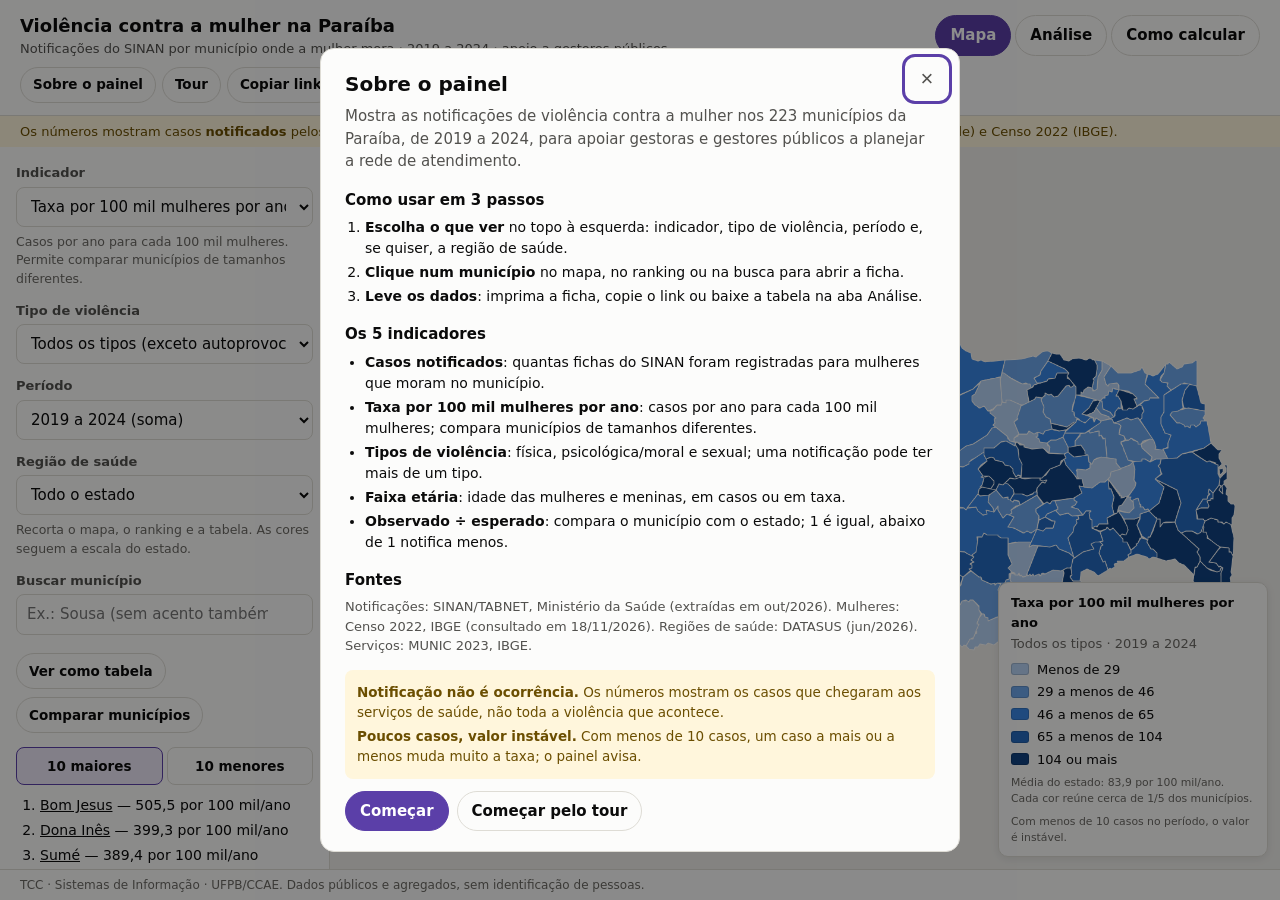
==== commit 467b3614: "Front: tela Sobre o painel, tour guiado e estados de carregamento e erro Co-Authored-By: Claude Opus" ====
--- a/web/index.html
+++ b/web/index.html
@@ -5,6 +5,7 @@
 <meta name="viewport" content="width=device-width, initial-scale=1">
 <link rel="icon" href="data:image/svg+xml,%3Csvg xmlns=%22http://www.w3.org/2000/svg%22 viewBox=%220 0 24 24%22%3E%3Crect width=%2224%22 height=%2224%22 rx=%225%22 fill=%22%236a2c91%22/%3E%3C/svg%3E">
 <title>Violência contra a mulher PB</title>
+<meta name="description" content="Painel com as notificações de violência contra a mulher nos 223 municípios da Paraíba (SINAN, 2019 a 2024), para apoiar a gestão pública.">
 <link rel="stylesheet" href="vendor/leaflet.css">
 <link rel="stylesheet" href="css/painel.css">
 </head>
@@ -20,16 +21,21 @@
     <button role="tab" aria-selected="false" aria-controls="v-analise" data-v="analise" id="tab-analise" tabindex="-1">Análise</button>
     <button role="tab" aria-selected="false" aria-controls="v-como-calcular" data-v="como-calcular" id="tab-como-calcular" tabindex="-1">Como calcular</button>
   </nav>
-  <button class="btn" id="copiarLink" type="button" title="Copia o endereço desta tela para mandar a alguém">Copiar link</button>
+  <div class="acoes">
+    <button class="btn peq" id="abrirSobre" type="button">Sobre o painel</button>
+    <button class="btn peq" id="abrirTour" type="button">Tour</button>
+    <button class="btn peq" id="copiarLink" type="button" title="Copia o endereço desta tela para mandar a alguém">Copiar link</button>
+  </div>
 </header>
 <div class="aviso">Os números mostram casos <b>notificados</b> pelos serviços de saúde, não todos os casos que acontecem. Fonte: SINAN/TABNET (Ministério da Saúde) e Censo 2022 (IBGE).</div>
 <main id="conteudo" tabindex="-1">
+  <div id="carregando" role="status">Carregando os dados do painel…</div>
   <section class="view on" id="v-mapa" role="tabpanel" aria-labelledby="tab-mapa">
     <aside aria-label="Filtros e ranking">
       <div class="filtros">
       <label class="ctl" for="ind">Indicador</label>
       <select id="ind">
-        <option value="taxa">Taxa por 100 mil mulheres</option>
+        <option value="taxa">Taxa por 100 mil mulheres por ano</option>
         <option value="casos">Casos notificados</option>
         <option value="oe">Observado ÷ esperado</option>
       </select>
@@ -76,8 +82,8 @@
   <section class="view" id="v-analise" role="tabpanel" aria-labelledby="tab-analise"><div class="scroll"><div class="wrap">
     <div class="kpis" id="kpis"></div>
     <div class="card">
-      <h2>O que os dados mostram</h2>
-      <p class="desc">Leituras diretas dos cinco indicadores. Cada uma diz o número que a sustenta.</p>
+      <h2>Leituras prontas</h2>
+      <p class="desc">Calculadas a partir dos dados. Cada leitura traz a evidência e a pergunta que ela abre para a gestão.</p>
       <ul class="concl" id="concl"></ul>
     </div>
     <div class="grid2">
@@ -92,18 +98,18 @@
     <div class="card"><h2>Casos por tipo de violência</h2><p class="desc">Paraíba, soma de 2019 a 2024, com a taxa média anual por 100 mil mulheres.</p><div id="g-tipo" style="max-width:640px"></div></div>
     <div class="card">
       <h2>Tabela dos municípios</h2>
-      <p class="desc">2019 a 2024. Clique no título da coluna para ordenar e na linha para ver o município no mapa. O CSV traz os 223 municípios do tipo escolhido.</p>
+      <p class="desc">2019 a 2024. Clique no título da coluna para ordenar e na linha para abrir a ficha. O arquivo baixado traz os 223 municípios do tipo escolhido.</p>
       <div class="tools" style="margin-bottom:10px">
         <select id="ttipo" aria-label="Tipo de violência da tabela">
           <option value="total">Todos os tipos</option><option value="fisica">Física</option>
           <option value="psicologica">Psicológica/moral</option><option value="sexual">Sexual</option>
         </select>
         <input type="search" id="tbusca" placeholder="Filtrar município" aria-label="Filtrar município">
-        <button class="btn peq" id="baixarCsv" type="button">Baixar CSV</button>
+        <button class="btn peq" id="baixarCsv" type="button">Baixar tabela (CSV)</button>
       </div>
       <div class="tbl"><table id="tab"><thead><tr>
         <th data-k="nome" tabindex="0">Município</th><th data-k="pop" tabindex="0">Mulheres</th><th data-k="casos" tabindex="0">Casos</th>
-        <th data-k="taxa" tabindex="0">Taxa / 100 mil / ano</th><th data-k="oe" tabindex="0">Observado ÷ esperado</th>
+        <th data-k="taxa" tabindex="0">Taxa por 100 mil/ano</th><th data-k="oe" tabindex="0">Observado ÷ esperado</th>
       </tr></thead><tbody></tbody></table></div>
     </div>
   </div></div></section>
@@ -125,6 +131,41 @@
   <div id="cmpRes" aria-live="polite"></div>
 </dialog>
 
+<dialog id="sobre" aria-labelledby="sobreT">
+  <button class="x" type="button" id="sobreFechar" aria-label="Fechar">×</button>
+  <h2 id="sobreT">Sobre o painel</h2>
+  <p class="lead">Mostra as notificações de violência contra a mulher nos 223 municípios da Paraíba, de 2019 a 2024, para apoiar gestoras e gestores públicos a planejar a rede de atendimento.</p>
+  <h3>Como usar em 3 passos</h3>
+  <ol class="passos">
+    <li><b>Escolha o que ver</b> no topo à esquerda: indicador, tipo de violência, período e, se quiser, a região de saúde.</li>
+    <li><b>Clique num município</b> no mapa, no ranking ou na busca para abrir a ficha.</li>
+    <li><b>Leve os dados</b>: imprima a ficha, copie o link ou baixe a tabela na aba Análise.</li>
+  </ol>
+  <h3>Os 5 indicadores</h3>
+  <ul class="ind1">
+    <li><b>Casos notificados</b>: quantas fichas do SINAN foram registradas para mulheres que moram no município.</li>
+    <li><b>Taxa por 100 mil mulheres por ano</b>: casos por ano para cada 100 mil mulheres; compara municípios de tamanhos diferentes.</li>
+    <li><b>Tipos de violência</b>: física, psicológica/moral e sexual; uma notificação pode ter mais de um tipo.</li>
+    <li><b>Faixa etária</b>: idade das mulheres e meninas, em casos ou em taxa.</li>
+    <li><b>Observado ÷ esperado</b>: compara o município com o estado; 1 é igual, abaixo de 1 notifica menos.</li>
+  </ul>
+  <h3>Fontes</h3>
+  <p class="fontes">Notificações: SINAN/TABNET, Ministério da Saúde (extraídas em out/2026). Mulheres: Censo 2022, IBGE (consultado em 18/11/2026). Regiões de saúde: DATASUS (jun/2026). Serviços: MUNIC 2023, IBGE.</p>
+  <div class="avisos">
+    <p><b>Notificação não é ocorrência.</b> Os números mostram os casos que chegaram aos serviços de saúde, não toda a violência que acontece.</p>
+    <p><b>Poucos casos, valor instável.</b> Com menos de 10 casos, um caso a mais ou a menos muda muito a taxa; o painel avisa.</p>
+  </div>
+  <div class="btnrow"><button class="btn pri" type="button" id="sobreComecar">Começar</button><button class="btn" type="button" id="sobreTour">Começar pelo tour</button></div>
+</dialog>
+
+<div id="tour" role="dialog" aria-modal="false" aria-labelledby="tourT" hidden>
+  <div class="tourpasso" id="tourPasso" aria-live="polite"></div>
+  <h2 id="tourT" tabindex="-1"></h2>
+  <p id="tourTxt"></p>
+  <div class="btnrow"><button class="btn peq" type="button" id="tourAnt">Anterior</button><button class="btn peq pri" type="button" id="tourProx">Próximo</button><button class="btn peq" type="button" id="tourSair">Sair do tour</button></div>
+  <p class="hint">Setas ← → mudam de passo · Esc sai</p>
+</div>
+
 <div id="impressao"></div>
 
 <!-- Scripts comuns (não módulos ES): assim o painel também abre com duplo clique, sem servidor -->
@@ -134,6 +175,7 @@
 <script src="js/calculo.js"></script>
 <script src="js/mapa.js"></script>
 <script src="js/analise.js"></script>
+<script src="js/tour.js"></script>
 <script src="js/app.js"></script>
 </body>
 </html>
--- a/web/css/painel.css
+++ b/web/css/painel.css
@@ -154,6 +154,43 @@
 #copiarLink{margin-left:0}
 .leaflet-bar a,.leaflet-touch .leaflet-bar a{width:44px;height:44px;line-height:44px;font-size:20px}
 .fxtop{font-size:13px;margin:4px 0 6px;color:var(--ink)}
+header .acoes{display:flex;gap:6px;flex-wrap:wrap}
+main{position:relative}
+#carregando{position:absolute;inset:0;z-index:5;display:flex;align-items:center;justify-content:center;background:var(--bg);color:var(--ink-2);font-size:15px}
+.erro{margin:24px auto;max-width:640px;background:var(--surface);border:1px solid var(--line);border-left:4px solid var(--warn-ink);border-radius:10px;padding:16px 20px}
+.erro h2{margin:0 0 8px;font-size:17px}
+.erro code{background:var(--surface-2);padding:1px 4px;border-radius:4px}
+main:has(.erro){display:block;overflow:auto}
+main:has(.erro) .view{display:none}
+#painel .resumo{font-size:14.5px;margin:6px 0 10px;padding:8px 10px;border-radius:8px;background:var(--surface-2);border-left:4px solid var(--ink-3)}
+#painel .resumo[data-nivel="bem-menos"],#painel .resumo[data-nivel="menos"]{border-left-color:var(--d1)}
+#painel .resumo[data-nivel="mais"],#painel .resumo[data-nivel="bem-mais"]{border-left-color:var(--d5)}
+details.sec{border-top:1px solid var(--line);padding:6px 0 4px}
+details.sec>summary{cursor:pointer;list-style:none;display:flex;align-items:center;gap:6px;min-height:36px}
+details.sec>summary::-webkit-details-marker{display:none}
+details.sec>summary::before{content:'▸';color:var(--ink-3);font-size:12px;transition:transform .15s}
+details.sec[open]>summary::before{transform:rotate(90deg)}
+details.sec>summary h3{margin:0;font-size:14px}
+details.sec .rede,details.sec .local{margin-top:0;border-top:0;padding-top:0}
+.concl .perg{display:block;margin-top:4px;color:var(--accent);font-size:13.5px;font-style:italic}
+td.vazio{text-align:left;color:var(--ink-2);padding:12px 8px}
+#sobre{max-width:640px;width:calc(100% - 32px);border:1px solid var(--line);border-radius:14px;background:var(--surface);color:var(--ink);padding:20px 24px}
+#sobre::backdrop{background:rgba(0,0,0,.45)}
+#sobre h2{margin:0 0 6px;font-size:20px}
+#sobre h3{margin:16px 0 6px;font-size:15px}
+#sobre .lead{margin:0;color:var(--ink-2)}
+#sobre ol,#sobre ul{margin:0;padding-left:20px;font-size:14px}
+#sobre li{margin:3px 0}
+#sobre .fontes{font-size:13px;color:var(--ink-2);margin:0}
+#sobre .avisos{margin-top:14px;background:var(--warn-bg);color:var(--warn-ink);border-radius:8px;padding:8px 12px;font-size:13.5px}
+#sobre .avisos p{margin:4px 0}
+#sobre .x{position:absolute;top:10px;right:12px}
+#tour{position:fixed;left:16px;bottom:44px;z-index:2500;max-width:420px;width:calc(100% - 32px);background:var(--surface);color:var(--ink);border:2px solid var(--accent);border-radius:14px;padding:14px 16px;box-shadow:0 8px 28px rgba(0,0,0,.25)}
+#tour[hidden]{display:none}
+#tour h2{margin:2px 0 6px;font-size:17px}
+#tour p{margin:0 0 8px;font-size:14px}
+#tour .tourpasso{font-size:12.5px;font-weight:600;color:var(--accent)}
+#tour .hint{margin:6px 0 0}
 .alterna{display:inline-flex;gap:4px;margin:2px 0 8px}
 .alterna button{border:1px solid var(--line);background:var(--surface);color:var(--ink);border-radius:8px;padding:5px 10px;font:inherit;font-size:13px;font-weight:600;cursor:pointer;min-height:34px}
 .alterna button[aria-pressed="true"]{background:var(--accent-soft);border-color:var(--accent)}
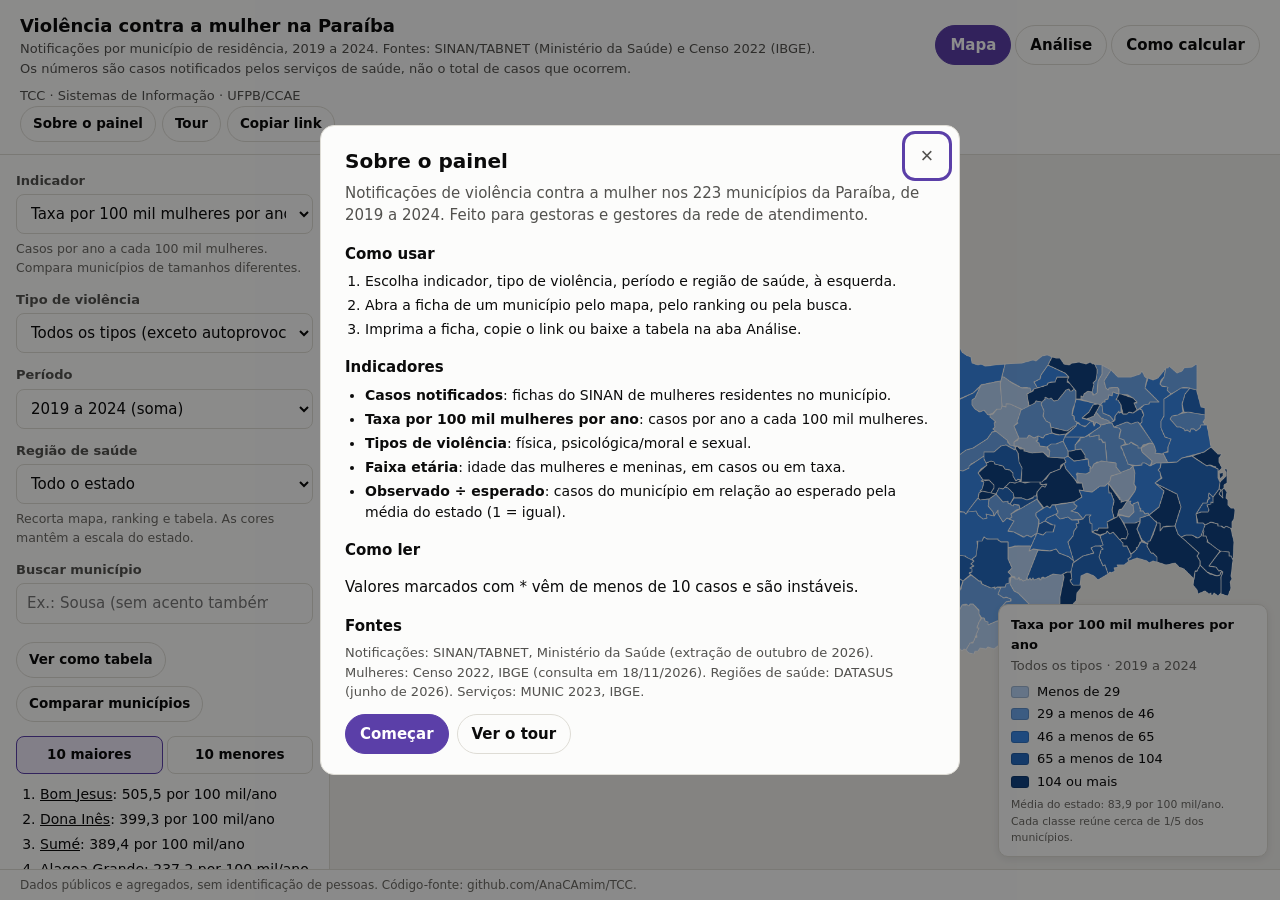
==== commit 7ba2d168: "Texto: cabeçalho de relatório, Sobre, Tour, ficha, resultados e Como calcular revisados Co-Authored-" ====
--- a/web/index.html
+++ b/web/index.html
@@ -3,31 +3,40 @@
 <head>
 <meta charset="utf-8">
 <meta name="viewport" content="width=device-width, initial-scale=1">
-<link rel="icon" href="data:image/svg+xml,%3Csvg xmlns=%22http://www.w3.org/2000/svg%22 viewBox=%220 0 24 24%22%3E%3Crect width=%2224%22 height=%2224%22 rx=%225%22 fill=%22%236a2c91%22/%3E%3C/svg%3E">
+<link rel="icon" href="data:image/svg+xml,%3Csvg xmlns=%22http://www.w3.org/2000/svg%22 viewBox=%220 0 24 24%22%3E%3Crect width=%2224%22 height=%2224%22 rx=%225%22 fill=%22%230e4f5c%22/%3E%3C/svg%3E">
 <title>Violência contra a mulher PB</title>
 <meta name="description" content="Painel com as notificações de violência contra a mulher nos 223 municípios da Paraíba (SINAN, 2019 a 2024), para apoiar a gestão pública.">
+<script>
+  // Pré-carrega as fontes da primeira tela só em servidor: aberto com duplo clique (file://), o pré-carregamento é bloqueado pelo navegador
+  if (location.protocol.indexOf("http") === 0) ["ibm-plex-sans-latin-400-normal", "ibm-plex-serif-latin-600-normal"].forEach(function (f) {
+    var l = document.createElement("link"); l.rel = "preload"; l.as = "font"; l.type = "font/woff2"; l.crossOrigin = "anonymous"; l.href = "fonts/" + f + ".woff2"; document.head.appendChild(l);
+  });
+</script>
 <link rel="stylesheet" href="vendor/leaflet.css">
 <link rel="stylesheet" href="css/painel.css">
 </head>
 <body>
 <a class="pular" href="#conteudo" tabindex="0">Pular para o conteúdo</a>
 <header>
-  <div>
+  <div class="titulo">
     <h1>Violência contra a mulher na Paraíba</h1>
-    <p>Notificações do SINAN por município onde a mulher mora · 2019 a 2024 · apoio a gestores públicos</p>
+    <p class="subt">Notificações por município de residência, 2019 a 2024. Fontes: SINAN/TABNET (Ministério da Saúde) e Censo 2022 (IBGE).</p>
+    <p class="nota-topo">Os números são casos notificados pelos serviços de saúde, não o total de casos que ocorrem.</p>
   </div>
   <nav class="tabs" role="tablist" aria-label="Telas do painel">
     <button role="tab" aria-selected="true" aria-controls="v-mapa" data-v="mapa" id="tab-mapa">Mapa</button>
     <button role="tab" aria-selected="false" aria-controls="v-analise" data-v="analise" id="tab-analise" tabindex="-1">Análise</button>
     <button role="tab" aria-selected="false" aria-controls="v-como-calcular" data-v="como-calcular" id="tab-como-calcular" tabindex="-1">Como calcular</button>
   </nav>
+  <div class="lado">
+  <p class="credito">TCC · Sistemas de Informação · UFPB/CCAE</p>
   <div class="acoes">
     <button class="btn peq" id="abrirSobre" type="button">Sobre o painel</button>
     <button class="btn peq" id="abrirTour" type="button">Tour</button>
-    <button class="btn peq" id="copiarLink" type="button" title="Copia o endereço desta tela para mandar a alguém">Copiar link</button>
+    <button class="btn peq" id="copiarLink" type="button" title="Copia o endereço desta tela">Copiar link</button>
+  </div>
   </div>
 </header>
-<div class="aviso">Os números mostram casos <b>notificados</b> pelos serviços de saúde, não todos os casos que acontecem. Fonte: SINAN/TABNET (Ministério da Saúde) e Censo 2022 (IBGE).</div>
 <main id="conteudo" tabindex="-1">
   <div id="carregando" role="status">Carregando os dados do painel…</div>
   <section class="view on" id="v-mapa" role="tabpanel" aria-labelledby="tab-mapa">
@@ -51,7 +60,7 @@
       <select id="per"></select>
       <label class="ctl" for="reg">Região de saúde</label>
       <select id="reg" aria-describedby="reghint"></select>
-      <p class="hint" id="reghint">Recorta o mapa, o ranking e a tabela. As cores seguem a escala do estado.</p>
+      <p class="hint" id="reghint">Recorta mapa, ranking e tabela. As cores mantêm a escala do estado.</p>
       <label class="ctl" for="busca">Buscar município</label>
       <input type="search" id="busca" list="lista" placeholder="Ex.: Sousa (sem acento também serve)" autocomplete="off">
       <datalist id="lista"></datalist>
@@ -72,7 +81,7 @@
     </aside>
     <div id="mapwrap">
       <h2 class="maptitle" id="mapatitulo" aria-live="polite" tabindex="-1"></h2>
-      <div id="map" role="region" aria-label="Mapa dos municípios da Paraíba. Tab percorre os municípios em ordem alfabética e Enter abre a ficha. A busca, o ranking e Ver como tabela também servem."></div>
+      <div id="map" role="region" aria-label="Mapa dos municípios da Paraíba. Tab percorre os municípios em ordem alfabética; Enter abre a ficha."></div>
       <div class="legend" id="leg"></div>
       <div id="maptab" aria-label="Tabela do mapa"></div>
       <div id="painel" aria-live="polite"></div>
@@ -82,8 +91,8 @@
   <section class="view" id="v-analise" role="tabpanel" aria-labelledby="tab-analise"><div class="scroll"><div class="wrap">
     <div class="kpis" id="kpis"></div>
     <div class="card">
-      <h2>Leituras prontas</h2>
-      <p class="desc">Calculadas a partir dos dados. Cada leitura traz a evidência e a pergunta que ela abre para a gestão.</p>
+      <h2>Principais resultados</h2>
+      <p class="desc">Calculados a partir dos dados do painel. Cada resultado traz a evidência e uma pergunta para a gestão.</p>
       <ul class="concl" id="concl"></ul>
     </div>
     <div class="grid2">
@@ -92,13 +101,13 @@
         <div class="alterna" role="group" aria-label="Mostrar a faixa etária como" id="fxAnalise"><button type="button" data-fxa="casos" aria-pressed="true">Casos</button><button type="button" data-fxa="taxa" aria-pressed="false">Taxa por 100 mil/ano</button></div>
         <p class="desc" id="fxdesc">Paraíba, soma de 2019 a 2024, todos os tipos.</p><div id="g-faixa"></div></div>
     </div>
-    <div class="card"><h2>Onde as mulheres foram atendidas</h2><p class="desc">Paraíba, 2019 a 2024, todos os tipos: local da notificação em relação à região de saúde onde a mulher mora.</p>
+    <div class="card"><h2>Onde as mulheres foram atendidas</h2><p class="desc">Paraíba, 2019 a 2024, todos os tipos. Local da notificação em relação à região de saúde de residência.</p>
       <p class="concl1" id="localfrase"></p><div id="g-local" style="max-width:640px"></div>
       <p class="nota">Atendimento em outra região pode indicar falta de serviço local ou referência regional; o dado não diz o motivo.</p></div>
-    <div class="card"><h2>Casos por tipo de violência</h2><p class="desc">Paraíba, soma de 2019 a 2024, com a taxa média anual por 100 mil mulheres.</p><div id="g-tipo" style="max-width:640px"></div></div>
+    <div class="card"><h2>Casos por tipo de violência</h2><p class="desc">Paraíba, 2019 a 2024. Casos e taxa anual por 100 mil mulheres.</p><div id="g-tipo" style="max-width:640px"></div></div>
     <div class="card">
       <h2>Tabela dos municípios</h2>
-      <p class="desc">2019 a 2024. Clique no título da coluna para ordenar e na linha para abrir a ficha. O arquivo baixado traz os 223 municípios do tipo escolhido.</p>
+      <p class="desc">2019 a 2024. Clique no título da coluna para ordenar e na linha para abrir a ficha. O arquivo traz os 223 municípios no tipo escolhido.</p>
       <div class="tools" style="margin-bottom:10px">
         <select id="ttipo" aria-label="Tipo de violência da tabela">
           <option value="total">Todos os tipos</option><option value="fisica">Física</option>
@@ -116,7 +125,7 @@
 
   <section class="view" id="v-como-calcular" role="tabpanel" aria-labelledby="tab-como-calcular"><div class="scroll"><div class="wrap ind" id="indtxt"></div></div></section>
 </main>
-<footer>TCC · Sistemas de Informação · UFPB/CCAE. Dados públicos e agregados, sem identificação de pessoas.</footer>
+<footer>Dados públicos e agregados, sem identificação de pessoas. Código-fonte: github.com/AnaCAmim/TCC.</footer>
 <div id="tip" aria-hidden="true"></div>
 
 <dialog id="cmp" aria-labelledby="cmpT">
@@ -134,28 +143,26 @@
 <dialog id="sobre" aria-labelledby="sobreT">
   <button class="x" type="button" id="sobreFechar" aria-label="Fechar">×</button>
   <h2 id="sobreT">Sobre o painel</h2>
-  <p class="lead">Mostra as notificações de violência contra a mulher nos 223 municípios da Paraíba, de 2019 a 2024, para apoiar gestoras e gestores públicos a planejar a rede de atendimento.</p>
-  <h3>Como usar em 3 passos</h3>
+  <p class="lead">Notificações de violência contra a mulher nos 223 municípios da Paraíba, de 2019 a 2024. Feito para gestoras e gestores da rede de atendimento.</p>
+  <h3>Como usar</h3>
   <ol class="passos">
-    <li><b>Escolha o que ver</b> no topo à esquerda: indicador, tipo de violência, período e, se quiser, a região de saúde.</li>
-    <li><b>Clique num município</b> no mapa, no ranking ou na busca para abrir a ficha.</li>
-    <li><b>Leve os dados</b>: imprima a ficha, copie o link ou baixe a tabela na aba Análise.</li>
+    <li>Escolha indicador, tipo de violência, período e região de saúde, à esquerda.</li>
+    <li>Abra a ficha de um município pelo mapa, pelo ranking ou pela busca.</li>
+    <li>Imprima a ficha, copie o link ou baixe a tabela na aba Análise.</li>
   </ol>
-  <h3>Os 5 indicadores</h3>
+  <h3>Indicadores</h3>
   <ul class="ind1">
-    <li><b>Casos notificados</b>: quantas fichas do SINAN foram registradas para mulheres que moram no município.</li>
-    <li><b>Taxa por 100 mil mulheres por ano</b>: casos por ano para cada 100 mil mulheres; compara municípios de tamanhos diferentes.</li>
-    <li><b>Tipos de violência</b>: física, psicológica/moral e sexual; uma notificação pode ter mais de um tipo.</li>
+    <li><b>Casos notificados</b>: fichas do SINAN de mulheres residentes no município.</li>
+    <li><b>Taxa por 100 mil mulheres por ano</b>: casos por ano a cada 100 mil mulheres.</li>
+    <li><b>Tipos de violência</b>: física, psicológica/moral e sexual.</li>
     <li><b>Faixa etária</b>: idade das mulheres e meninas, em casos ou em taxa.</li>
-    <li><b>Observado ÷ esperado</b>: compara o município com o estado; 1 é igual, abaixo de 1 notifica menos.</li>
+    <li><b>Observado ÷ esperado</b>: casos do município em relação ao esperado pela média do estado (1 = igual).</li>
   </ul>
+  <h3>Como ler</h3>
+  <p>Valores marcados com * vêm de menos de 10 casos e são instáveis.</p>
   <h3>Fontes</h3>
-  <p class="fontes">Notificações: SINAN/TABNET, Ministério da Saúde (extraídas em out/2026). Mulheres: Censo 2022, IBGE (consultado em 18/11/2026). Regiões de saúde: DATASUS (jun/2026). Serviços: MUNIC 2023, IBGE.</p>
-  <div class="avisos">
-    <p><b>Notificação não é ocorrência.</b> Os números mostram os casos que chegaram aos serviços de saúde, não toda a violência que acontece.</p>
-    <p><b>Poucos casos, valor instável.</b> Com menos de 10 casos, um caso a mais ou a menos muda muito a taxa; o painel avisa.</p>
-  </div>
-  <div class="btnrow"><button class="btn pri" type="button" id="sobreComecar">Começar</button><button class="btn" type="button" id="sobreTour">Começar pelo tour</button></div>
+  <p class="fontes">Notificações: SINAN/TABNET, Ministério da Saúde (extração de outubro de 2026). Mulheres: Censo 2022, IBGE (consulta em 18/11/2026). Regiões de saúde: DATASUS (junho de 2026). Serviços: MUNIC 2023, IBGE.</p>
+  <div class="btnrow"><button class="btn pri" type="button" id="sobreComecar">Começar</button><button class="btn" type="button" id="sobreTour">Ver o tour</button></div>
 </dialog>
 
 <div id="tour" role="dialog" aria-modal="false" aria-labelledby="tourT" hidden>
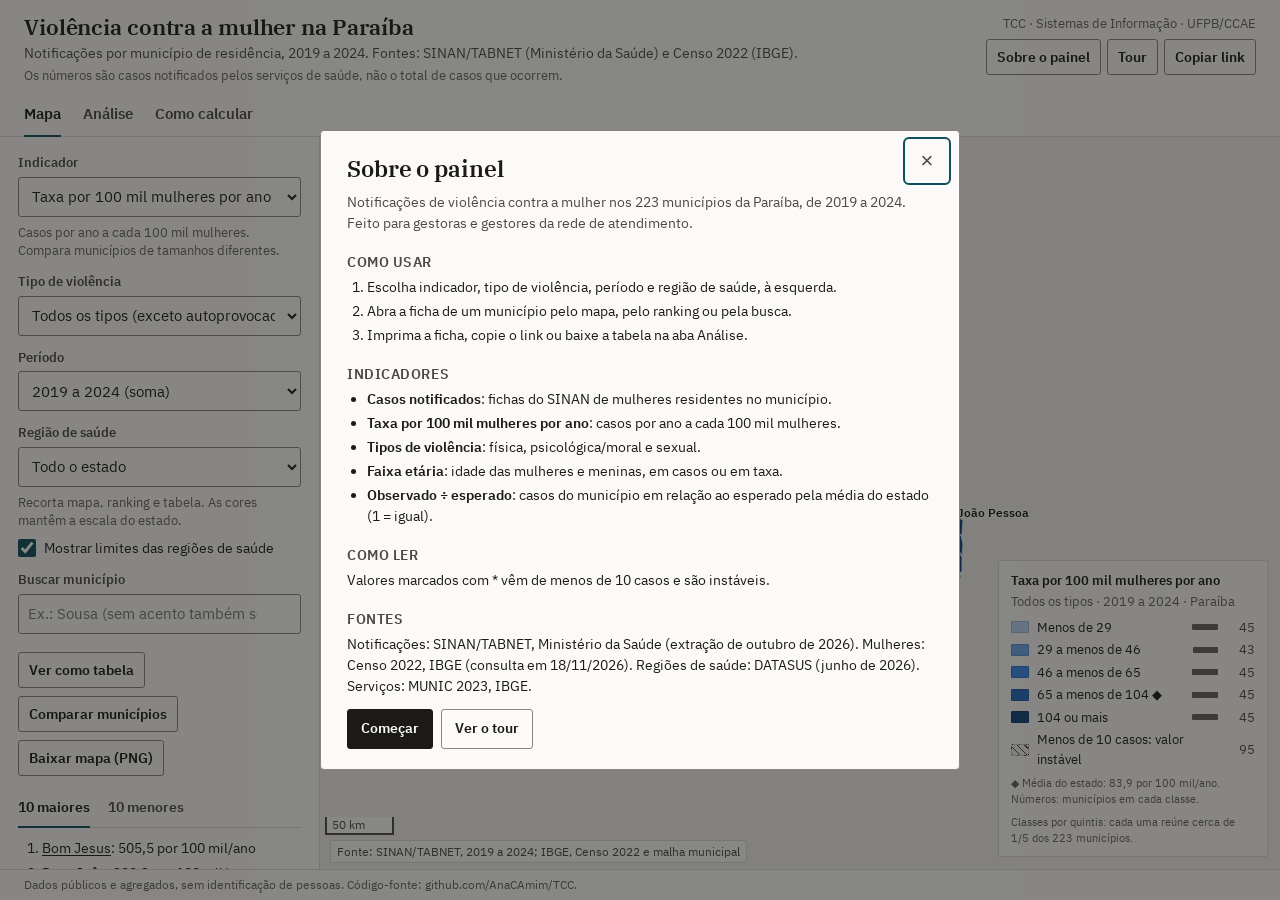
==== commit dbe9661a: "Mapa: controles e estilos de referência (regiões, rótulos, escala, fonte, legenda, Baixar PNG) Co-Au" ====
--- a/web/index.html
+++ b/web/index.html
@@ -61,6 +61,7 @@
       <label class="ctl" for="reg">Região de saúde</label>
       <select id="reg" aria-describedby="reghint"></select>
       <p class="hint" id="reghint">Recorta mapa, ranking e tabela. As cores mantêm a escala do estado.</p>
+      <label class="chk"><input type="checkbox" id="verRegioes" checked> Mostrar limites das regiões de saúde</label>
       <label class="ctl" for="busca">Buscar município</label>
       <input type="search" id="busca" list="lista" placeholder="Ex.: Sousa (sem acento também serve)" autocomplete="off">
       <datalist id="lista"></datalist>
@@ -68,6 +69,7 @@
       <div class="btnrow" style="margin-top:0">
         <button class="btn peq" id="verTabela" type="button" aria-pressed="false">Ver como tabela</button>
         <button class="btn peq" id="abrirComparar" type="button">Comparar municípios</button>
+        <button class="btn peq" id="baixarPng" type="button">Baixar mapa (PNG)</button>
       </div>
       </div>
       <div class="rkbox">
--- a/web/css/painel.css
+++ b/web/css/painel.css
@@ -1,241 +1,280 @@
-/* WebSIG: estilos do painel (tema claro e escuro) */
+/* WebSIG: estilos do painel. Visual de relatório técnico: uma cor institucional (azul-petróleo) só para links, foco e item ativo;
+   o resto em cinzas quentes; IBM Plex Sans no texto e IBM Plex Serif nos títulos (fontes locais, licença OFL em fonts/OFL.txt). */
+@font-face{font-family:"IBM Plex Sans";font-style:normal;font-weight:400;font-display:swap;src:url(../fonts/ibm-plex-sans-latin-400-normal.woff2) format("woff2")}
+@font-face{font-family:"IBM Plex Sans";font-style:normal;font-weight:600;font-display:swap;src:url(../fonts/ibm-plex-sans-latin-600-normal.woff2) format("woff2")}
+@font-face{font-family:"IBM Plex Serif";font-style:normal;font-weight:600;font-display:swap;src:url(../fonts/ibm-plex-serif-latin-600-normal.woff2) format("woff2")}
 :root{
   color-scheme:light;
-  --bg:#f6f5f2; --surface:#fcfcfb; --surface-2:#f0efec; --line:#dedcd5;
-  --ink:#0b0b0b; --ink-2:#52514e; --ink-3:#6b6964;
-  --accent:#5b3fa8; --accent-soft:#ece7f7; --on-accent:#fff;
+  --bg:#fbfaf8; --surface:#fbfaf8; --surface-2:#f1efea; --line:#dcd9d1; --borda:#8a867d;
+  --ink:#1b1a17; --ink-2:#4b4943; --ink-3:#65625b;
+  --accent:#0e4f5c; --accent-soft:#e2edef; --on-accent:#fff;
   --s1:#2a78d6; --s2:#eb6834; --s3:#1baf7a; --s4:#e87ba4;
   --q1:#b7d3f6; --q2:#6da7ec; --q3:#3987e5; --q4:#256abf; --q5:#104281;
   --d1:#1c5cab; --d2:#86b6ef; --d3:#d4cfc4; --d4:#ef9a99; --d5:#c93b3a;
-  --warn-bg:#fff6dc; --warn-ink:#6b4e00;
+  --warn-bg:#fbf3df; --warn-ink:#6b4e00;
+  --base-mapa:#e2dfd7; --simbolo:#2a6fc2;
+  --sans:"IBM Plex Sans",system-ui,-apple-system,"Segoe UI",Roboto,sans-serif;
+  --serif:"IBM Plex Serif",Georgia,"Times New Roman",serif;
 }
 @media (prefers-color-scheme:dark){
   :root:where(:not([data-theme="light"])){
     color-scheme:dark;
-    --bg:#121211; --surface:#1a1a19; --surface-2:#262624; --line:#383835;
-    --ink:#f0efec; --ink-2:#c3c2b7; --ink-3:#a3a298;
-    --accent:#b9a6f0; --accent-soft:#2c2640; --on-accent:#121211;
+    --bg:#151514; --surface:#151514; --surface-2:#22211f; --line:#393835; --borda:#86837b;
+    --ink:#ecebe7; --ink-2:#c4c2ba; --ink-3:#a5a39a;
+    --accent:#7fc3cf; --accent-soft:#1d3135; --on-accent:#0f1414;
     --s1:#3987e5; --s2:#d95926; --s3:#199e70; --s4:#d55181;
     --q1:#184f95; --q2:#256abf; --q3:#3987e5; --q4:#6da7ec; --q5:#b7d3f6;
     --d1:#5598e7; --d2:#2a5f9e; --d3:#4a4944; --d4:#a64443; --d5:#e66767;
-    --warn-bg:#3a3110; --warn-ink:#f3d98a;
+    --warn-bg:#2e2810; --warn-ink:#f0d88f;
+    --base-mapa:#33322e; --simbolo:#5b9be6;
   }
 }
 :root[data-theme="dark"]{
   color-scheme:dark;
-  --bg:#121211; --surface:#1a1a19; --surface-2:#262624; --line:#383835;
-  --ink:#f0efec; --ink-2:#c3c2b7; --ink-3:#a3a298;
-  --accent:#b9a6f0; --accent-soft:#2c2640; --on-accent:#121211;
+  --bg:#151514; --surface:#151514; --surface-2:#22211f; --line:#393835; --borda:#86837b;
+  --ink:#ecebe7; --ink-2:#c4c2ba; --ink-3:#a5a39a;
+  --accent:#7fc3cf; --accent-soft:#1d3135; --on-accent:#0f1414;
   --s1:#3987e5; --s2:#d95926; --s3:#199e70; --s4:#d55181;
   --q1:#184f95; --q2:#256abf; --q3:#3987e5; --q4:#6da7ec; --q5:#b7d3f6;
   --d1:#5598e7; --d2:#2a5f9e; --d3:#4a4944; --d4:#a64443; --d5:#e66767;
-  --warn-bg:#3a3110; --warn-ink:#f3d98a;
+  --warn-bg:#2e2810; --warn-ink:#f0d88f;
+  --base-mapa:#33322e; --simbolo:#5b9be6;
 }
 *{box-sizing:border-box}
 html,body{margin:0;height:100%}
-body{background:var(--bg);color:var(--ink);font:15px/1.5 system-ui,-apple-system,"Segoe UI",Roboto,sans-serif;display:flex;flex-direction:column}
-a{color:var(--accent)}
-header{background:var(--surface);border-bottom:1px solid var(--line);padding:12px 20px;display:flex;flex-wrap:wrap;gap:8px 16px;align-items:center}
-header h1{font-size:18px;margin:0;font-weight:650}
-header p{margin:0;color:var(--ink-2);font-size:13px}
-.tabs{display:flex;gap:4px;margin-left:auto;flex-wrap:wrap}
-.tabs button,.btn{border:1px solid var(--line);background:var(--surface);color:var(--ink);padding:8px 14px;border-radius:999px;font:inherit;font-weight:600;cursor:pointer;min-height:40px}
-.tabs button[aria-selected="true"],.btn.pri{background:var(--accent);border-color:var(--accent);color:var(--on-accent)}
+body{background:var(--bg);color:var(--ink);font:15px/1.5 var(--sans);display:flex;flex-direction:column}
+a{color:var(--accent);text-underline-offset:2px}
+h1,h2{font-family:var(--serif);font-weight:600;letter-spacing:-.005em}
+h3{font-size:14px;font-weight:600;margin:14px 0 6px}
+/* topo: cabeçalho de relatório */
+header{background:var(--bg);border-bottom:1px solid var(--line);padding:14px 24px 0;display:grid;grid-template-columns:1fr auto;column-gap:24px;align-items:start}
+header .titulo{grid-column:1;min-width:0}
+header h1{font-size:22px;line-height:1.2;margin:0}
+header .subt{margin:3px 0 0;color:var(--ink-2);font-size:13.5px}
+header .nota-topo{margin:2px 0 0;color:var(--ink-3);font-size:13px}
+header .lado{grid-column:2;grid-row:1;text-align:right}
+header .credito{margin:0 0 6px;color:var(--ink-3);font-size:12.5px}
+header .acoes{display:flex;gap:6px;flex-wrap:wrap;justify-content:flex-end}
+.tabs{grid-column:1/-1;display:flex;gap:22px;margin-top:10px;flex-wrap:wrap}
+.tabs button{border:0;border-bottom:2px solid transparent;background:none;color:var(--ink-2);padding:8px 0 9px;font:inherit;font-weight:600;font-size:15px;cursor:pointer;min-height:42px;border-radius:0;margin-bottom:-1px}
+.tabs button:hover{color:var(--ink)}
+.tabs button[aria-selected="true"]{color:var(--ink);border-bottom-color:var(--accent)}
+.btn{border:1px solid var(--borda);background:transparent;color:var(--ink);padding:7px 13px;border-radius:3px;font:inherit;font-weight:600;font-size:14px;cursor:pointer;min-height:40px}
 .btn:hover{background:var(--surface-2)}
-.btn.pri:hover{filter:brightness(1.08);background:var(--accent)}
-.btn.peq{padding:6px 12px;font-size:13.5px;min-height:36px}
+.btn.pri{background:var(--ink);border-color:var(--ink);color:var(--bg)}
+.btn.pri:hover{background:var(--ink-2);border-color:var(--ink-2)}
+.btn.peq{padding:5px 10px;font-size:13.5px;min-height:36px}
 .btnrow{display:flex;flex-wrap:wrap;gap:8px;margin-top:12px}
-.aviso{background:var(--warn-bg);color:var(--warn-ink);font-size:13px;padding:6px 20px}
-main{flex:1;min-height:0;display:flex}
+main{flex:1;min-height:0;display:flex;position:relative}
 .view{display:none;flex:1;min-height:0}
 .view.on{display:flex}
 /* mapa */
-#v-mapa aside{width:330px;flex:none;background:var(--surface);border-right:1px solid var(--line);overflow:auto;padding:16px}
+#v-mapa aside{width:320px;flex:none;background:var(--bg);border-right:1px solid var(--line);overflow:auto;padding:16px 18px}
 label.ctl{display:block;font-size:13px;font-weight:600;color:var(--ink-2);margin:0 0 4px}
-select,input[type=search],input[type=text]{width:100%;font:inherit;padding:8px 10px;border:1px solid var(--line);border-radius:8px;background:var(--surface);color:var(--ink);min-height:40px;margin-bottom:12px}
+select,input[type=search],input[type=text]{width:100%;font:inherit;padding:7px 9px;border:1px solid var(--borda);border-radius:3px;background:var(--bg);color:var(--ink);min-height:40px;margin-bottom:12px}
 .hint{font-size:12.5px;color:var(--ink-3);margin:-6px 0 12px}
-.rktabs{display:flex;gap:4px;margin:14px 0 8px}
-.rktabs button{flex:1;border:1px solid var(--line);background:var(--surface);color:var(--ink);border-radius:8px;padding:6px 8px;font:inherit;font-size:13.5px;font-weight:600;cursor:pointer;min-height:38px}
-.rktabs button[aria-pressed="true"]{background:var(--accent-soft);border-color:var(--accent);color:var(--ink)}
-#rk{padding-left:24px;margin:0;font-size:14px}
+.rktabs,.alterna{display:flex;gap:18px;border-bottom:1px solid var(--line);margin:14px 0 8px}
+.alterna{display:inline-flex;margin:2px 0 10px}
+.rktabs button,.alterna button{border:0;border-bottom:2px solid transparent;background:none;color:var(--ink-2);padding:6px 0 7px;font:inherit;font-size:13.5px;font-weight:600;cursor:pointer;min-height:38px;border-radius:0;margin-bottom:-1px}
+.rktabs button[aria-pressed="true"],.alterna button[aria-pressed="true"]{color:var(--ink);border-bottom-color:var(--accent)}
+#rk{padding-left:24px;margin:0;font-size:14px;font-variant-numeric:tabular-nums}
 #rk li{padding:2px 0}
 #rk a{color:inherit}
 #mapwrap{flex:1;position:relative;min-width:0}
 #map{position:absolute;inset:0;background:var(--surface-2)}
 .leaflet-container{background:var(--surface-2);font:inherit}
-.maptitle{position:absolute;left:60px;top:12px;z-index:550;margin:0;max-width:calc(100% - 420px);background:var(--surface);border:1px solid var(--line);border-radius:10px;padding:6px 12px;font-size:15px;font-weight:650;box-shadow:0 2px 8px rgba(0,0,0,.08)}
-.legend{position:absolute;right:12px;bottom:12px;z-index:500;background:var(--surface);border:1px solid var(--line);border-radius:10px;padding:10px 12px;font-size:13px;max-width:270px;box-shadow:0 2px 8px rgba(0,0,0,.08)}
+.leaflet-bar,.leaflet-touch .leaflet-bar{border:1px solid var(--borda);border-radius:2px;box-shadow:none}
+.leaflet-bar a,.leaflet-touch .leaflet-bar a{width:44px;height:44px;line-height:44px;font-size:20px;background:var(--bg);color:var(--ink);border-radius:0!important;border-bottom-color:var(--line)}
+.leaflet-bar a:hover{background:var(--surface-2)}
+.maptitle{position:absolute;left:62px;top:12px;z-index:550;margin:0;max-width:calc(100% - 420px);background:var(--bg);border:1px solid var(--line);border-radius:2px;padding:5px 10px;font:600 14px/1.35 var(--sans)}
+.legend{position:absolute;right:12px;bottom:12px;z-index:500;background:var(--bg);border:1px solid var(--line);border-radius:2px;padding:10px 12px;font-size:13px;max-width:270px}
 .legend b{display:block;margin-bottom:6px}
 .legend .row{display:flex;align-items:center;gap:8px;margin:3px 0}
-.legend .sw{width:18px;height:12px;border-radius:3px;flex:none;border:1px solid rgba(0,0,0,.15)}
+.legend .sw{width:18px;height:12px;border-radius:1px;flex:none;border:1px solid rgba(0,0,0,.15)}
 .legend small{display:block;color:var(--ink-3);margin-top:6px}
-#tip{position:fixed;pointer-events:none;z-index:1000;background:var(--ink);color:var(--surface);padding:5px 9px;border-radius:6px;font-size:13px;display:none;white-space:nowrap;max-width:calc(100vw - 8px)}
+.legend .lsub{color:var(--ink-3);margin:-4px 0 6px}
+.legend .rot{flex:1}
+.legend .hist{height:6px;background:var(--ink-3);flex:none;border-radius:1px}
+.legend .cont{min-width:2.2em;text-align:right;color:var(--ink-2);font-variant-numeric:tabular-nums}
+.legend .media{color:var(--ink)}
+.legend .sw.hach{background:repeating-linear-gradient(45deg,var(--ink-2) 0 1.3px,transparent 1.3px 5px),var(--surface-2)}
+.legend svg.circ{display:block;margin:4px 0 2px}
+.legend svg.circ text{font-size:12px;fill:var(--ink-2)}
+.chk{display:flex;gap:8px;align-items:center;font-size:13.5px;margin:-4px 0 12px;cursor:pointer}
+.chk input{width:18px;height:18px;margin:0;accent-color:var(--accent)}
+.rotulo{pointer-events:none;white-space:nowrap}
+.rotulo span{position:absolute;left:5px;top:-16px;font:600 12px/1 var(--sans);color:var(--ink);text-shadow:0 0 2px var(--bg),0 0 2px var(--bg),0 0 3px var(--bg),0 0 4px var(--bg)}
+.rotulo.esq span{left:auto;right:5px}
+.rotulo::before{content:'';position:absolute;left:-2.5px;top:-2.5px;width:5px;height:5px;border-radius:50%;background:var(--ink)}
+.fonte-mapa{font-size:11.5px;color:var(--ink-2);background:var(--bg);border:1px solid var(--line);border-radius:2px;padding:2px 6px;margin-bottom:6px!important}
+.leaflet-control-scale-line{border-color:var(--ink-2);color:var(--ink-2);background:var(--bg);font-size:11.5px}
+.ctl-estado button{border:0;background:var(--bg);color:var(--ink);font:600 13px var(--sans);padding:0 10px;min-height:40px;cursor:pointer;border-radius:0}
+.ctl-estado button:hover{background:var(--surface-2)}
+#tip{position:fixed;pointer-events:none;z-index:1000;background:var(--ink);color:var(--bg);padding:5px 9px;border-radius:2px;font-size:13px;display:none;white-space:nowrap;max-width:calc(100vw - 8px)}
 #tip small{display:block;opacity:.85;font-size:12px}
 #map path.leaflet-interactive:focus{outline:none}
-#maptab{position:absolute;inset:0;z-index:520;background:var(--surface);overflow:auto;padding:64px 16px 16px;display:none}
+#maptab{position:absolute;inset:0;z-index:520;background:var(--bg);overflow:auto;padding:64px 16px 16px;display:none}
 #maptab.on{display:block}
-#maptab th.ativo,#maptab td.ativo{font-weight:700;background:var(--accent-soft)}
+#maptab th.ativo,#maptab td.ativo{font-weight:600;background:var(--surface-2)}
 /* ficha do município */
-#painel{position:absolute;top:12px;right:12px;z-index:600;width:350px;max-height:calc(100% - 24px);overflow:auto;background:var(--surface);border:1px solid var(--line);border-radius:12px;padding:14px 16px;box-shadow:0 4px 18px rgba(0,0,0,.12);display:none}
-#painel h2,.ficha h2{margin:0 0 2px;font-size:18px;padding-right:36px}
+#painel{position:absolute;top:12px;right:12px;z-index:600;width:350px;max-height:calc(100% - 24px);overflow:auto;background:var(--bg);border:1px solid var(--line);border-radius:2px;padding:14px 16px;display:none}
+#painel h2,.ficha h2{margin:0 0 2px;font-size:21px;padding-right:36px}
 .sub{color:var(--ink-3);font-size:13px;margin-bottom:10px}
-.x{position:absolute;top:8px;right:8px;border:0;background:none;color:var(--ink-2);font-size:22px;cursor:pointer;width:40px;height:40px;border-radius:8px}
+.x{position:absolute;top:8px;right:8px;border:0;background:none;color:var(--ink-2);font-size:22px;cursor:pointer;width:40px;height:40px;border-radius:2px}
 .x:hover{background:var(--surface-2)}
-.ind5{display:grid;gap:10px;margin-bottom:6px}
-.ind5 .it{border:1px solid var(--line);border-radius:10px;padding:8px 10px;background:var(--surface)}
+#painel .resumo{font-size:15px;line-height:1.45;margin:8px 0 12px}
+.ind5{display:grid;gap:0;margin-bottom:6px}
+.ind5 .it{border-top:1px solid var(--line);padding:9px 0}
+.ind5 .it:first-child{border-top:0;padding-top:2px}
 .ind5 .cab{display:flex;justify-content:space-between;align-items:baseline;gap:8px;font-size:13.5px;color:var(--ink-2);font-weight:600}
-.ind5 .cab a{font-size:12px;font-weight:500;white-space:nowrap}
-.ind5 .v{font-size:22px;font-weight:700;font-variant-numeric:tabular-nums;line-height:1.2}
+.ind5 .cab a{font-size:12.5px;font-weight:400;white-space:nowrap}
+.ind5 .v{font-size:22px;font-weight:600;font-variant-numeric:tabular-nums;line-height:1.25}
 .ind5 .c{color:var(--ink-3);font-size:12.5px}
-.flag{background:var(--warn-bg);color:var(--warn-ink);border-radius:8px;padding:6px 9px;font-size:13px;margin:6px 0 10px}
-h3{font-size:14px;margin:14px 0 6px}
+.flag{color:var(--warn-ink);font-size:13px;margin:4px 0 10px}
 .barras{display:grid;grid-template-columns:auto 1fr auto;gap:3px 8px;font-size:13px;align-items:center}
 .barras .r{color:var(--ink-2)}
-.barras .tr{position:relative;background:var(--surface-2);border-radius:4px;height:12px}
-.barras .b{display:block;height:12px;border-radius:4px;background:var(--s1)}
-.barras .ref{position:absolute;top:-2px;width:2px;height:16px;background:var(--ink)}
+.barras .tr{position:relative;background:var(--surface-2);border-radius:1px;height:11px}
+.barras .b{display:block;height:11px;border-radius:1px;background:var(--s1)}
+.barras .ref{position:absolute;top:-2px;width:2px;height:15px;background:var(--ink)}
 .barras .n{text-align:right;font-variant-numeric:tabular-nums}
 .barras .n small{color:var(--ink-3)}
+.barras .tr.semtaxa{background:transparent}
 .leg-ref{font-size:12px;color:var(--ink-3);margin-top:4px}
-/* análise */
-.scroll{flex:1;overflow:auto;padding:20px}
-.wrap{max-width:1180px;margin:0 auto}
-.kpis{display:grid;grid-template-columns:repeat(auto-fit,minmax(200px,1fr));gap:12px;margin-bottom:16px}
-.kpi{background:var(--surface);border:1px solid var(--line);border-radius:12px;padding:14px 16px}
-.kpi .n{font-size:28px;font-weight:700;font-variant-numeric:tabular-nums;line-height:1.1}
-.kpi .l{color:var(--ink-2);font-size:13px;margin-top:4px}
-.card{background:var(--surface);border:1px solid var(--line);border-radius:12px;padding:16px 18px;margin-bottom:16px}
-.card h2{font-size:16px;margin:0 0 4px}
-.card .desc{color:var(--ink-2);font-size:13.5px;margin:0 0 10px}
-.grid2{display:grid;grid-template-columns:1fr 1fr;gap:16px}
-.concl{margin:0;padding:0;list-style:none;display:grid;gap:10px}
-.concl li{border-left:4px solid var(--accent);background:var(--surface-2);padding:10px 12px;border-radius:0 8px 8px 0}
-.concl b{display:block;margin-bottom:2px}
-.concl .ev{color:var(--ink-2);font-size:13.5px}
-svg text{fill:var(--ink-2);font-size:12px}
-svg .val{fill:var(--ink);font-weight:600}
+.fxtop{font-size:13px;margin:4px 0 6px;color:var(--ink)}
+details.sec{border-top:1px solid var(--line);padding:6px 0 6px}
+details.sec>summary{cursor:pointer;list-style:none;display:flex;align-items:center;gap:6px;min-height:38px}
+details.sec>summary::-webkit-details-marker{display:none}
+details.sec>summary::before{content:'▸';color:var(--ink-3);font-size:12px;transition:transform .15s}
+details.sec[open]>summary::before{transform:rotate(90deg)}
+details.sec>summary h3{margin:0;font-size:14px}
+.rede ul{list-style:none;margin:0;padding:0;font-size:13px}
+.rede li{display:flex;gap:8px;align-items:flex-start;padding:3px 0}
+.rede .ic{flex:0 0 1.5em;height:1.5em;border-radius:50%;display:inline-flex;align-items:center;justify-content:center;font-weight:600;border:1.5px solid currentColor}
+.rede .sim .ic{color:var(--accent)}
+.rede .nao .ic{color:var(--ink-2)}
+.rede .sd .ic{color:var(--warn-ink)}
+.nota{font-size:12.5px;color:var(--ink-3);margin:6px 0 0}
+.barra100{display:flex;gap:2px;height:14px;border-radius:1px;overflow:hidden;margin:4px 0 6px;background:var(--surface-2)}
+.barra100 span{display:block;height:100%;min-width:2px}
+.leg100{list-style:none;margin:0;padding:0;font-size:13px;font-variant-numeric:tabular-nums}
+.leg100 li{display:flex;gap:8px;align-items:baseline;padding:2px 0}
+.leg100 .sw{flex:0 0 12px;height:12px;border-radius:1px;transform:translateY(1px)}
+/* análise: seções separadas por linha e espaço */
+.scroll{flex:1;overflow:auto;padding:8px 24px 32px}
+.wrap{max-width:1100px;margin:0 auto}
+.kpis{display:flex;flex-wrap:wrap;border-top:1px solid var(--ink);border-bottom:1px solid var(--line);margin:16px 0 4px}
+.kpi{padding:10px 22px 10px 0;margin-right:22px;border-right:1px solid var(--line)}
+.kpi:last-child{border-right:0;margin-right:0}
+.kpi .n{font-size:20px;font-weight:600;font-variant-numeric:tabular-nums;line-height:1.2}
+.kpi .l{color:var(--ink-2);font-size:12.5px}
+.card{padding:22px 0 18px;border-top:1px solid var(--line)}
+.kpis+.card{border-top:0}
+.card h2{font-size:20px;margin:0 0 4px}
+.card .desc{color:var(--ink-2);font-size:13.5px;margin:0 0 12px}
+.grid2{display:grid;grid-template-columns:1fr 1fr;column-gap:40px;border-top:1px solid var(--line)}
+.grid2 .card{border-top:0}
+.concl{margin:0;padding:0;list-style:none;max-width:820px}
+.concl li{padding:10px 0;border-top:1px solid var(--line)}
+.concl li:first-child{border-top:0}
+.concl p{margin:0}
+.concl .perg{margin-top:4px;color:var(--ink-2)}
+.concl1{margin:4px 0 6px}
+svg text{fill:var(--ink-2);font-size:12px;font-family:var(--sans)}
+svg .val{fill:var(--ink);font-weight:600;font-variant-numeric:tabular-nums}
 table{width:100%;border-collapse:collapse;font-size:14px}
-th,td{padding:7px 8px;border-bottom:1px solid var(--line);text-align:right;font-variant-numeric:tabular-nums}
+th,td{padding:6px 8px;border-bottom:1px solid var(--line);text-align:right;font-variant-numeric:tabular-nums}
 th:first-child,td:first-child{text-align:left}
-th{color:var(--ink-2);font-weight:600;position:sticky;top:0;background:var(--surface)}
+th{color:var(--ink-2);font-weight:600;position:sticky;top:0;background:var(--bg);border-bottom-color:var(--ink-3)}
 th[data-k]{cursor:pointer;user-select:none}
 tbody tr[data-c]{cursor:pointer}
 tbody tr[data-c]:hover{background:var(--surface-2)}
+td.vazio{text-align:left;color:var(--ink-2);padding:12px 8px}
 .tbl{max-height:460px;overflow:auto}
 .tools{display:flex;gap:10px;flex-wrap:wrap;align-items:center}
 .tools select,.tools input{width:auto;margin:0}
-.ind{display:grid;gap:12px}
-.ind article{background:var(--surface);border:1px solid var(--line);border-radius:12px;padding:16px 18px;scroll-margin-top:12px}
-.ind article:target,.ind article.alvo{outline:3px solid var(--accent);outline-offset:2px}
-.ind h2{margin:0 0 6px;font-size:17px}
-.ind dl{display:grid;grid-template-columns:150px 1fr;gap:6px 14px;margin:0}
+/* como calcular */
+.ind{display:block}
+.ind article{padding:20px 0;border-top:1px solid var(--line);scroll-margin-top:12px}
+.ind article.alvo{outline:2px solid var(--accent);outline-offset:6px}
+.ind h2{margin:0 0 8px;font-size:20px}
+.ind dl{display:grid;grid-template-columns:150px 1fr;gap:6px 16px;margin:0;max-width:900px}
 .ind dt{font-weight:600;color:var(--ink-2)}
 .ind dd{margin:0}
-code.f{background:var(--surface-2);padding:2px 6px;border-radius:6px;font-size:13.5px}
-/* comparar */
-dialog#cmp{border:1px solid var(--line);border-radius:14px;background:var(--surface);color:var(--ink);padding:18px 20px;width:min(860px,calc(100vw - 24px));max-height:calc(100vh - 32px);overflow:auto}
-dialog#cmp::backdrop{background:rgba(0,0,0,.45)}
-dialog#cmp h2{margin:0 0 4px;font-size:18px;padding-right:40px}
+code.f{background:var(--surface-2);padding:1px 5px;border-radius:2px;font-size:13.5px}
+/* janelas */
+dialog#cmp,#sobre{border:1px solid var(--borda);border-radius:4px;background:var(--bg);color:var(--ink)}
+dialog#cmp{padding:18px 20px;width:min(860px,calc(100vw - 24px));max-height:calc(100vh - 32px);overflow:auto}
+dialog#cmp::backdrop,#sobre::backdrop{background:rgba(20,20,18,.5)}
+dialog#cmp h2{margin:0 0 4px;font-size:21px;padding-right:40px}
 .cmpsel{display:grid;grid-template-columns:repeat(3,1fr);gap:10px;margin:10px 0}
 .cmpsel label{display:block;font-size:13px;font-weight:600;color:var(--ink-2)}
 .cmpsel input{display:block;margin:4px 0 0}
 #cmpRes td.ref,#cmpRes th.ref{background:var(--surface-2)}
 #cmpRes th{position:static}
-#cmpRes tr.grupo td{font-weight:650;color:var(--ink-2);text-align:left;background:none;padding-top:12px}
-/* avisos curtos */
-.toast{position:fixed;left:50%;bottom:24px;transform:translateX(-50%);z-index:2000;background:var(--ink);color:var(--surface);padding:9px 16px;border-radius:999px;font-weight:600}
-footer{background:var(--surface);border-top:1px solid var(--line);font-size:12px;color:var(--ink-3);padding:6px 20px}
-:focus-visible{outline:3px solid var(--accent);outline-offset:2px}
-.sr{position:absolute;width:1px;height:1px;overflow:hidden;clip:rect(0 0 0 0)}
-#impressao{display:none}
-.pular{position:absolute;left:-9999px;top:8px;z-index:3000;background:var(--accent);color:var(--on-accent);padding:10px 14px;border-radius:8px;font-weight:600}
-.pular:focus{left:8px}
-#conteudo:focus{outline:none}
-#copiarLink{margin-left:0}
-.leaflet-bar a,.leaflet-touch .leaflet-bar a{width:44px;height:44px;line-height:44px;font-size:20px}
-.fxtop{font-size:13px;margin:4px 0 6px;color:var(--ink)}
-header .acoes{display:flex;gap:6px;flex-wrap:wrap}
-main{position:relative}
-#carregando{position:absolute;inset:0;z-index:5;display:flex;align-items:center;justify-content:center;background:var(--bg);color:var(--ink-2);font-size:15px}
-.erro{margin:24px auto;max-width:640px;background:var(--surface);border:1px solid var(--line);border-left:4px solid var(--warn-ink);border-radius:10px;padding:16px 20px}
-.erro h2{margin:0 0 8px;font-size:17px}
-.erro code{background:var(--surface-2);padding:1px 4px;border-radius:4px}
-main:has(.erro){display:block;overflow:auto}
-main:has(.erro) .view{display:none}
-#painel .resumo{font-size:14.5px;margin:6px 0 10px;padding:8px 10px;border-radius:8px;background:var(--surface-2);border-left:4px solid var(--ink-3)}
-#painel .resumo[data-nivel="bem-menos"],#painel .resumo[data-nivel="menos"]{border-left-color:var(--d1)}
-#painel .resumo[data-nivel="mais"],#painel .resumo[data-nivel="bem-mais"]{border-left-color:var(--d5)}
-details.sec{border-top:1px solid var(--line);padding:6px 0 4px}
-details.sec>summary{cursor:pointer;list-style:none;display:flex;align-items:center;gap:6px;min-height:36px}
-details.sec>summary::-webkit-details-marker{display:none}
-details.sec>summary::before{content:'▸';color:var(--ink-3);font-size:12px;transition:transform .15s}
-details.sec[open]>summary::before{transform:rotate(90deg)}
-details.sec>summary h3{margin:0;font-size:14px}
-details.sec .rede,details.sec .local{margin-top:0;border-top:0;padding-top:0}
-.concl .perg{display:block;margin-top:4px;color:var(--accent);font-size:13.5px;font-style:italic}
-td.vazio{text-align:left;color:var(--ink-2);padding:12px 8px}
-#sobre{max-width:640px;width:calc(100% - 32px);border:1px solid var(--line);border-radius:14px;background:var(--surface);color:var(--ink);padding:20px 24px}
-#sobre::backdrop{background:rgba(0,0,0,.45)}
-#sobre h2{margin:0 0 6px;font-size:20px}
-#sobre h3{margin:16px 0 6px;font-size:15px}
+#cmpRes tr.grupo td{font-weight:600;color:var(--ink-2);text-align:left;background:none;padding-top:12px}
+#sobre{max-width:640px;width:calc(100% - 32px);padding:20px 26px}
+#sobre h2{margin:0 0 6px;font-size:23px}
+#sobre h3{margin:18px 0 4px;font-size:14px;text-transform:uppercase;letter-spacing:.04em;color:var(--ink-2)}
 #sobre .lead{margin:0;color:var(--ink-2)}
 #sobre ol,#sobre ul{margin:0;padding-left:20px;font-size:14px}
 #sobre li{margin:3px 0}
-#sobre .fontes{font-size:13px;color:var(--ink-2);margin:0}
-#sobre .avisos{margin-top:14px;background:var(--warn-bg);color:var(--warn-ink);border-radius:8px;padding:8px 12px;font-size:13.5px}
-#sobre .avisos p{margin:4px 0}
+#sobre p{font-size:14px;margin:0}
 #sobre .x{position:absolute;top:10px;right:12px}
-#tour{position:fixed;left:16px;bottom:44px;z-index:2500;max-width:420px;width:calc(100% - 32px);background:var(--surface);color:var(--ink);border:2px solid var(--accent);border-radius:14px;padding:14px 16px;box-shadow:0 8px 28px rgba(0,0,0,.25)}
+#tour{position:fixed;left:16px;bottom:44px;z-index:2500;max-width:420px;width:calc(100% - 32px);background:var(--bg);color:var(--ink);border:1px solid var(--ink-3);border-radius:3px;padding:14px 16px}
 #tour[hidden]{display:none}
-#tour h2{margin:2px 0 6px;font-size:17px}
+#tour h2{margin:2px 0 6px;font-size:19px}
 #tour p{margin:0 0 8px;font-size:14px}
-#tour .tourpasso{font-size:12.5px;font-weight:600;color:var(--accent)}
+#tour .tourpasso{font-size:12.5px;font-weight:600;color:var(--ink-3);text-transform:uppercase;letter-spacing:.04em}
 #tour .hint{margin:6px 0 0}
-.alterna{display:inline-flex;gap:4px;margin:2px 0 8px}
-.alterna button{border:1px solid var(--line);background:var(--surface);color:var(--ink);border-radius:8px;padding:5px 10px;font:inherit;font-size:13px;font-weight:600;cursor:pointer;min-height:34px}
-.alterna button[aria-pressed="true"]{background:var(--accent-soft);border-color:var(--accent)}
-.barras .tr.semtaxa{background:transparent}
-.rede{margin-top:12px;border-top:1px solid var(--line);padding-top:8px}
-.rede h3{margin:0 0 6px}
-.rede ul{list-style:none;margin:0;padding:0;font-size:13px}
-.rede li{display:flex;gap:8px;align-items:flex-start;padding:3px 0}
-.rede .ic{flex:0 0 1.5em;height:1.5em;border-radius:50%;display:inline-flex;align-items:center;justify-content:center;font-weight:700;border:1.5px solid currentColor}
-.rede .sim .ic{color:var(--accent)}
-.rede .nao .ic{color:var(--ink-2)}
-.rede .sd .ic{color:var(--warn-ink)}
-.rede .nota,.local .nota,.card .nota{font-size:12px;color:var(--ink-3);margin:6px 0 0}
-.local{margin-top:12px;border-top:1px solid var(--line);padding-top:8px}
-.local h3{margin:0 0 6px}
-.barra100{display:flex;gap:2px;height:16px;border-radius:6px;overflow:hidden;margin:4px 0 6px;background:var(--surface-2)}
-.barra100 span{display:block;height:100%;min-width:2px}
-.leg100{list-style:none;margin:0;padding:0;font-size:13px}
-.leg100 li{display:flex;gap:8px;align-items:baseline;padding:2px 0}
-.leg100 .sw{flex:0 0 12px;height:12px;border-radius:3px;transform:translateY(1px)}
-.concl1{font-weight:600;margin:4px 0 6px}
+/* estados */
+#carregando{position:absolute;inset:0;z-index:5;display:flex;align-items:center;justify-content:center;background:var(--bg);color:var(--ink-2);font-size:15px}
+.erro{margin:32px auto;max-width:640px;padding:0 20px}
+.erro h2{margin:0 0 8px;font-size:21px}
+.erro code{background:var(--surface-2);padding:1px 4px;border-radius:2px}
+main:has(.erro){display:block;overflow:auto}
+main:has(.erro) .view{display:none}
+.toast{position:fixed;left:50%;bottom:24px;transform:translateX(-50%);z-index:2000;background:var(--ink);color:var(--bg);padding:8px 14px;border-radius:3px;font-weight:600}
+footer{background:var(--bg);border-top:1px solid var(--line);font-size:12px;color:var(--ink-3);padding:6px 24px}
+:focus-visible{outline:2px solid var(--accent);outline-offset:2px}
+.sr{position:absolute;width:1px;height:1px;overflow:hidden;clip:rect(0 0 0 0)}
+#impressao{display:none}
+.pular{position:absolute;left:-9999px;top:8px;z-index:3000;background:var(--accent);color:var(--on-accent);padding:10px 14px;border-radius:3px;font-weight:600}
+.pular:focus{left:8px}
+#conteudo:focus{outline:none}
 @media (max-width:860px){
   html,body{height:auto}
+  header{grid-template-columns:1fr;padding:12px 16px 0}
+  header .lado{grid-column:1;grid-row:auto;text-align:left;margin-top:8px}
+  header .acoes{justify-content:flex-start}
+  header .credito{margin-bottom:4px}
+  header h1{font-size:20px}
+  .tabs{gap:18px;margin-top:6px}
   main,.view.on{display:block}
-  .scroll{overflow:visible}
+  .scroll{overflow:visible;padding:4px 16px 24px}
   #v-mapa.on{display:flex;flex-direction:column}
   #v-mapa aside{display:contents}
-  #v-mapa .filtros{order:1;background:var(--surface);padding:12px 16px;border-bottom:1px solid var(--line)}
-  #v-mapa .rkbox{order:3;background:var(--surface);padding:4px 16px 16px;border-top:1px solid var(--line)}
+  #v-mapa .filtros{order:1;background:var(--bg);padding:12px 16px;border-bottom:1px solid var(--line)}
+  #reghint{display:none}
+  #v-mapa .filtros select,#v-mapa .filtros input[type=search]{margin-bottom:10px}
+  .chk{margin:-2px 0 10px}
+  #v-mapa .rkbox{order:3;background:var(--bg);padding:4px 16px 16px;border-top:1px solid var(--line)}
   #mapwrap{order:2}
   .filtros .btnrow{margin-bottom:0}
   #mapwrap{height:72vh;min-height:62vh}
   .maptitle{left:56px;right:8px;max-width:none;font-size:13.5px}
   #painel{left:8px;right:8px;width:auto;top:auto;bottom:8px;max-height:62%}
+  #mapwrap.com-ficha .legend,#mapwrap.com-ficha .leaflet-bottom,#mapwrap.com-ficha .ctl-estado{display:none}
   .grid2{grid-template-columns:1fr}
   .ind dl{grid-template-columns:1fr}
-  .tabs{margin-left:0}
   .legend{max-width:190px;font-size:12px}
   .cmpsel{grid-template-columns:1fr}
+  .kpi{border-right:0;margin-right:0;padding-right:0;width:50%}
 }
 /* Impressão da ficha: só a folha montada em #impressao */
 @media print{
   body.imprimindo{display:block;height:auto;background:#fff;color:#000}
   body.imprimindo > *:not(#impressao){display:none!important}
-  body.imprimindo #impressao{display:block;font:12pt/1.45 system-ui,"Segoe UI",sans-serif;color:#000}
+  body.imprimindo #impressao{display:block;font:11.5pt/1.45 var(--sans);color:#000}
   #impressao .ficha{max-width:none}
   #impressao .noprint,#impressao .x{display:none!important}
   #impressao .ind5 .it{break-inside:avoid;border-color:#bbb}
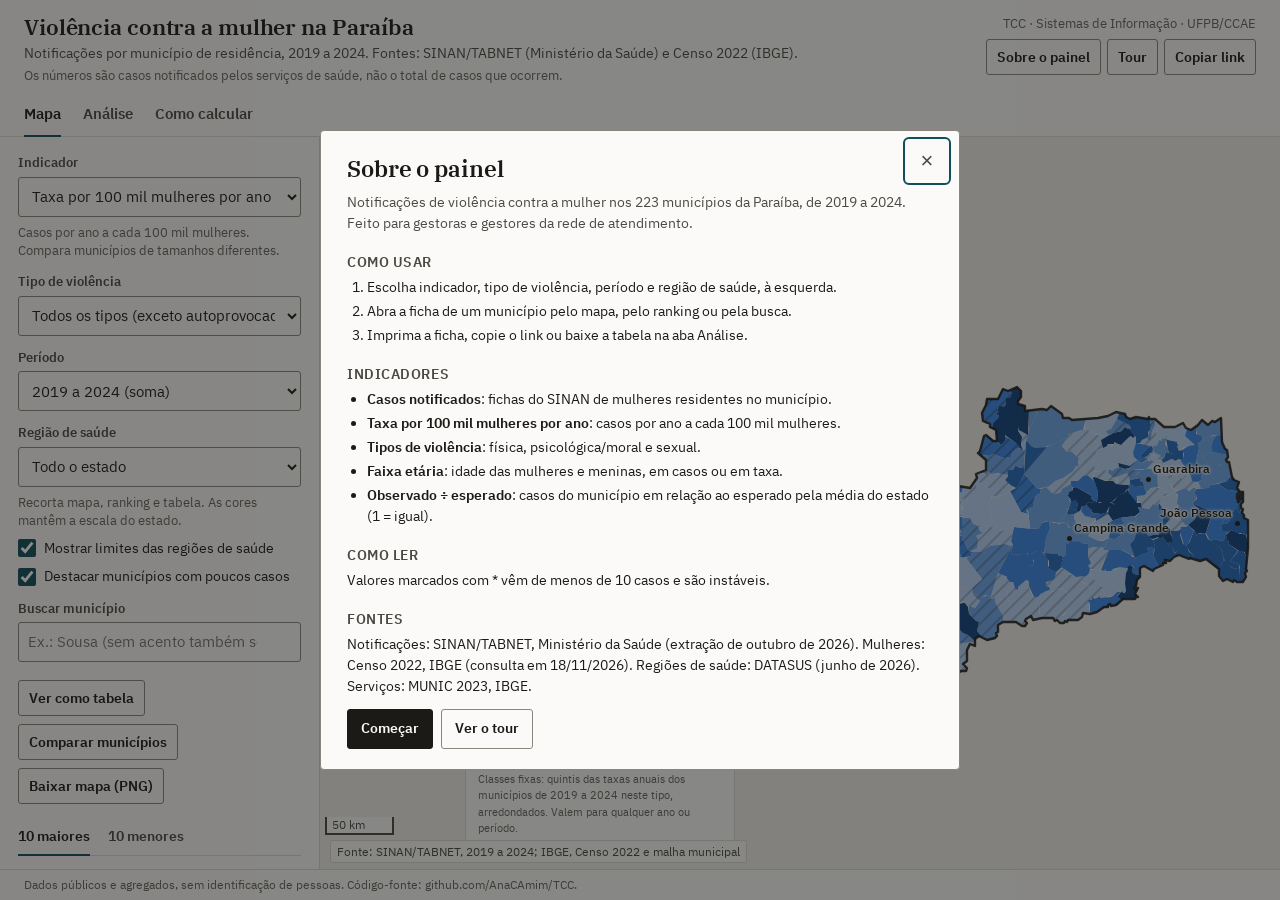
==== commit d1785e49: "Mapa: opção Destacar municípios com poucos casos Co-Authored-By: Claude Opus 5.5 <noreply@anthropic." ====
--- a/web/index.html
+++ b/web/index.html
@@ -62,6 +62,7 @@
       <select id="reg" aria-describedby="reghint"></select>
       <p class="hint" id="reghint">Recorta mapa, ranking e tabela. As cores mantêm a escala do estado.</p>
       <label class="chk"><input type="checkbox" id="verRegioes" checked> Mostrar limites das regiões de saúde</label>
+      <label class="chk"><input type="checkbox" id="destacarPoucos" checked> Destacar municípios com poucos casos</label>
       <label class="ctl" for="busca">Buscar município</label>
       <input type="search" id="busca" list="lista" placeholder="Ex.: Sousa (sem acento também serve)" autocomplete="off">
       <datalist id="lista"></datalist>
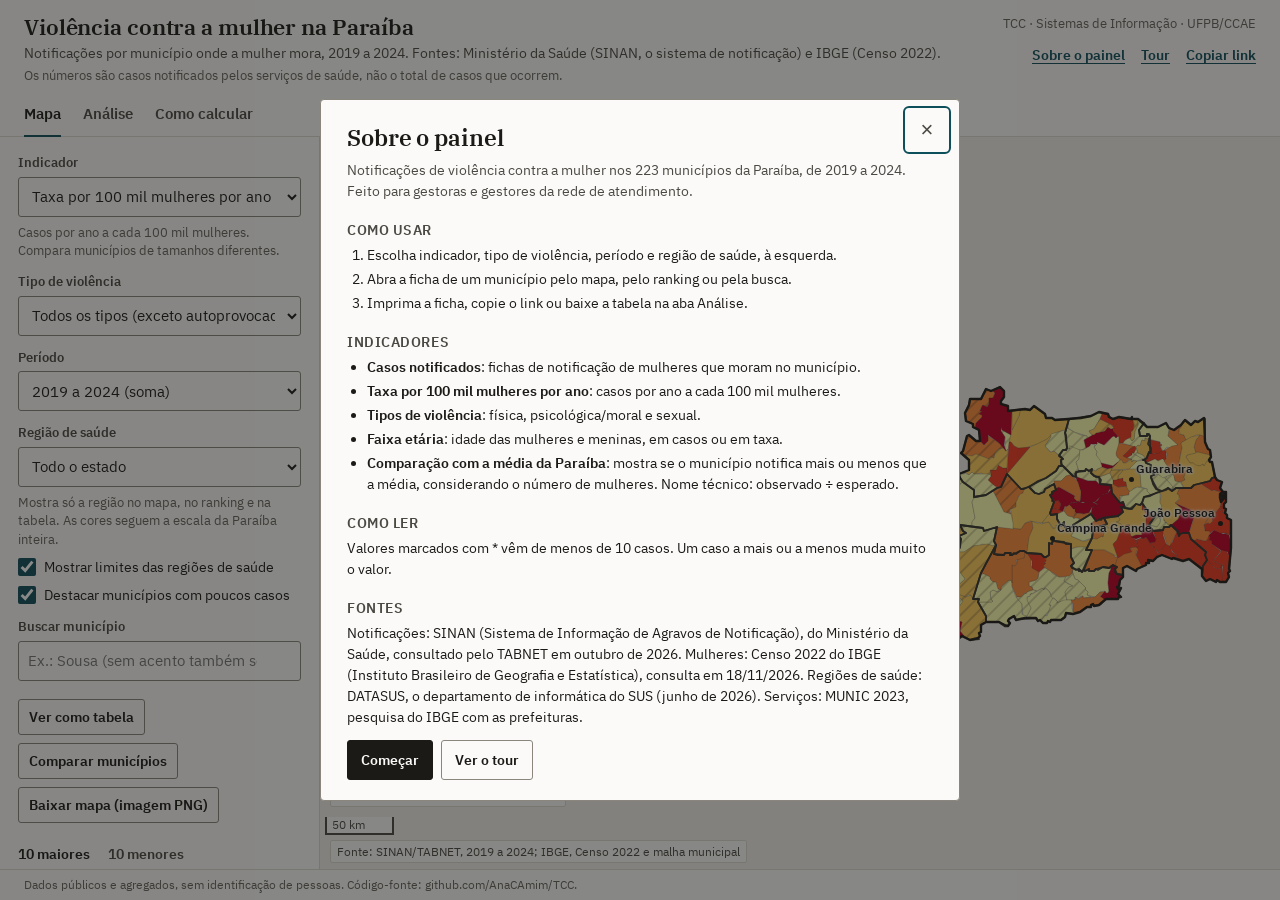
==== commit d1d97121: "Textos do cabeçalho, filtros, Sobre e Tour (cores do passo 2 corrigidas para roxo e laranja) Co-Auth" ====
--- a/web/index.html
+++ b/web/index.html
@@ -20,7 +20,7 @@
 <header>
   <div class="titulo">
     <h1>Violência contra a mulher na Paraíba</h1>
-    <p class="subt">Notificações por município de residência, 2019 a 2024. Fontes: SINAN/TABNET (Ministério da Saúde) e Censo 2022 (IBGE).</p>
+    <p class="subt">Notificações por município onde a mulher mora, 2019 a 2024. Fontes: Ministério da Saúde (SINAN, o sistema de notificação) e IBGE (Censo 2022).</p>
     <p class="nota-topo">Os números são casos notificados pelos serviços de saúde, não o total de casos que ocorrem.</p>
   </div>
   <nav class="tabs" role="tablist" aria-label="Telas do painel">
@@ -46,7 +46,7 @@
       <select id="ind">
         <option value="taxa">Taxa por 100 mil mulheres por ano</option>
         <option value="casos">Casos notificados</option>
-        <option value="oe">Observado ÷ esperado</option>
+        <option value="oe">Comparação com a média da Paraíba</option>
       </select>
       <p class="hint" id="indhint"></p>
       <label class="ctl" for="tipo">Tipo de violência</label>
@@ -60,7 +60,7 @@
       <select id="per"></select>
       <label class="ctl" for="reg">Região de saúde</label>
       <select id="reg" aria-describedby="reghint"></select>
-      <p class="hint" id="reghint">Recorta mapa, ranking e tabela. As cores mantêm a escala do estado.</p>
+      <p class="hint" id="reghint">Mostra só a região no mapa, no ranking e na tabela. As cores seguem a escala da Paraíba inteira.</p>
       <label class="chk"><input type="checkbox" id="verRegioes" checked> Mostrar limites das regiões de saúde</label>
       <label class="chk"><input type="checkbox" id="destacarPoucos" checked> Destacar municípios com poucos casos</label>
       <label class="ctl" for="busca">Buscar município</label>
@@ -70,7 +70,7 @@
       <div class="btnrow" style="margin-top:0">
         <button class="btn peq" id="verTabela" type="button" aria-pressed="false">Ver como tabela</button>
         <button class="btn peq" id="abrirComparar" type="button">Comparar municípios</button>
-        <button class="btn peq" id="baixarPng" type="button">Baixar mapa (PNG)</button>
+        <button class="btn peq" id="baixarPng" type="button">Baixar mapa (imagem PNG)</button>
       </div>
       </div>
       <div class="rkbox">
@@ -104,10 +104,10 @@
         <div class="alterna" role="group" aria-label="Mostrar a faixa etária como" id="fxAnalise"><button type="button" data-fxa="casos" aria-pressed="true">Casos</button><button type="button" data-fxa="taxa" aria-pressed="false">Taxa por 100 mil/ano</button></div>
         <p class="desc" id="fxdesc">Paraíba, soma de 2019 a 2024, todos os tipos.</p><div id="g-faixa"></div></div>
     </div>
-    <div class="card"><h2>Onde as mulheres foram atendidas</h2><p class="desc">Paraíba, 2019 a 2024, todos os tipos. Local da notificação em relação à região de saúde de residência.</p>
+    <div class="card"><h2>Onde as mulheres foram atendidas</h2><p class="desc">Paraíba, 2019 a 2024, todos os tipos. Lugar da notificação comparado com a região de saúde onde a mulher mora.</p>
       <p class="concl1" id="localfrase"></p><div id="g-local" style="max-width:640px"></div>
-      <p class="nota">Atendimento em outra região pode indicar falta de serviço local ou referência regional; o dado não diz o motivo.</p></div>
-    <div class="card"><h2>Casos por tipo de violência</h2><p class="desc">Paraíba, 2019 a 2024. Casos e taxa anual por 100 mil mulheres.</p><div id="g-tipo" style="max-width:640px"></div></div>
+      <p class="nota">Atendimento em outra região pode indicar falta de serviço local ou referência regional. O dado não diz o motivo.</p></div>
+    <div class="card"><h2>Casos por tipo de violência</h2><p class="desc">Paraíba, 2019 a 2024. Casos e taxa por 100 mil mulheres por ano.</p><div id="g-tipo" style="max-width:640px"></div></div>
     <div class="card">
       <h2>Tabela dos municípios</h2>
       <p class="desc">2019 a 2024. Clique no título da coluna para ordenar e na linha para abrir a ficha. O arquivo traz os 223 municípios no tipo escolhido.</p>
@@ -117,11 +117,11 @@
           <option value="psicologica">Psicológica/moral</option><option value="sexual">Sexual</option>
         </select>
         <input type="search" id="tbusca" placeholder="Filtrar município" aria-label="Filtrar município">
-        <button class="btn peq" id="baixarCsv" type="button">Baixar tabela (CSV)</button>
+        <button class="btn peq" id="baixarCsv" type="button">Baixar tabela (CSV, abre no Excel)</button>
       </div>
       <div class="tbl"><table id="tab"><thead><tr>
         <th data-k="nome" tabindex="0">Município</th><th data-k="pop" tabindex="0">Mulheres</th><th data-k="casos" tabindex="0">Casos</th>
-        <th data-k="taxa" tabindex="0">Taxa por 100 mil/ano</th><th data-k="oe" tabindex="0">Observado ÷ esperado</th>
+        <th data-k="taxa" tabindex="0">Taxa por 100 mil mulheres/ano</th><th data-k="oe" tabindex="0">Comparação com a média (1 = igual)</th>
       </tr></thead><tbody></tbody></table></div>
     </div>
   </div></div></section>
@@ -155,16 +155,16 @@
   </ol>
   <h3>Indicadores</h3>
   <ul class="ind1">
-    <li><b>Casos notificados</b>: fichas do SINAN de mulheres residentes no município.</li>
+    <li><b>Casos notificados</b>: fichas de notificação de mulheres que moram no município.</li>
     <li><b>Taxa por 100 mil mulheres por ano</b>: casos por ano a cada 100 mil mulheres.</li>
     <li><b>Tipos de violência</b>: física, psicológica/moral e sexual.</li>
     <li><b>Faixa etária</b>: idade das mulheres e meninas, em casos ou em taxa.</li>
-    <li><b>Observado ÷ esperado</b>: casos do município em relação ao esperado pela média do estado (1 = igual).</li>
+    <li><b>Comparação com a média da Paraíba</b>: mostra se o município notifica mais ou menos que a média, considerando o número de mulheres. Nome técnico: observado ÷ esperado.</li>
   </ul>
   <h3>Como ler</h3>
-  <p>Valores marcados com * vêm de menos de 10 casos e são instáveis.</p>
+  <p>Valores marcados com * vêm de menos de 10 casos. Um caso a mais ou a menos muda muito o valor.</p>
   <h3>Fontes</h3>
-  <p class="fontes">Notificações: SINAN/TABNET, Ministério da Saúde (extração de outubro de 2026). Mulheres: Censo 2022, IBGE (consulta em 18/11/2026). Regiões de saúde: DATASUS (junho de 2026). Serviços: MUNIC 2023, IBGE.</p>
+  <p class="fontes">Notificações: SINAN (Sistema de Informação de Agravos de Notificação), do Ministério da Saúde, consultado pelo TABNET em outubro de 2026. Mulheres: Censo 2022 do IBGE (Instituto Brasileiro de Geografia e Estatística), consulta em 18/11/2026. Regiões de saúde: DATASUS, o departamento de informática do SUS (junho de 2026). Serviços: MUNIC 2023, pesquisa do IBGE com as prefeituras.</p>
   <div class="btnrow"><button class="btn pri" type="button" id="sobreComecar">Começar</button><button class="btn" type="button" id="sobreTour">Ver o tour</button></div>
 </dialog>
 
@@ -173,7 +173,7 @@
   <h2 id="tourT" tabindex="-1"></h2>
   <p id="tourTxt"></p>
   <div class="btnrow"><button class="btn peq" type="button" id="tourAnt">Anterior</button><button class="btn peq pri" type="button" id="tourProx">Próximo</button><button class="btn peq" type="button" id="tourSair">Sair do tour</button></div>
-  <p class="hint">Setas ← → mudam de passo · Esc sai</p>
+  <p class="hint">As setas do teclado mudam de passo. Esc sai.</p>
 </div>
 
 <div id="impressao"></div>
--- a/web/css/painel.css
+++ b/web/css/painel.css
@@ -8,11 +8,12 @@
   --bg:#fbfaf8; --surface:#fbfaf8; --surface-2:#f1efea; --line:#dcd9d1; --borda:#8a867d;
   --ink:#1b1a17; --ink-2:#4b4943; --ink-3:#65625b;
   --accent:#0e4f5c; --accent-soft:#e2edef; --on-accent:#fff;
-  --s1:#2a78d6; --s2:#eb6834; --s3:#1baf7a; --s4:#e87ba4;
-  --q1:#b7d3f6; --q2:#6da7ec; --q3:#3987e5; --q4:#256abf; --q5:#104281;
-  --d1:#1c5cab; --d2:#86b6ef; --d3:#d4cfc4; --d4:#ef9a99; --d5:#c93b3a;
+  --q1:#ffffb2; --q2:#fecc5c; --q3:#fd8d3c; --q4:#f03b20; --q5:#bd0026;   /* ColorBrewer YlOrRd 5: claro = baixo, nos dois temas */
+  --d1:#5e3c99; --d2:#b2abd2; --d3:#f7f7f7; --d4:#fdb863; --d5:#e66101;   /* ColorBrewer PuOr 5: extremos escuros, centro claro */
+  --barra:#87837a; --barra-claro:#c9c5bc;   /* gráficos: cinza neutro; a série comentada usa --accent */
+  --limite-mun:rgba(55,53,49,.38); --limite-reg:#34322e;
   --warn-bg:#fbf3df; --warn-ink:#6b4e00;
-  --base-mapa:#e2dfd7; --simbolo:#2a6fc2;
+  --base-mapa:#e4e1da; --simbolo:#d95f02;
   --sans:"IBM Plex Sans",system-ui,-apple-system,"Segoe UI",Roboto,sans-serif;
   --serif:"IBM Plex Serif",Georgia,"Times New Roman",serif;
 }
@@ -22,11 +23,9 @@
     --bg:#151514; --surface:#151514; --surface-2:#22211f; --line:#393835; --borda:#86837b;
     --ink:#ecebe7; --ink-2:#c4c2ba; --ink-3:#a5a39a;
     --accent:#7fc3cf; --accent-soft:#1d3135; --on-accent:#0f1414;
-    --s1:#3987e5; --s2:#d95926; --s3:#199e70; --s4:#d55181;
-    --q1:#184f95; --q2:#256abf; --q3:#3987e5; --q4:#6da7ec; --q5:#b7d3f6;
-    --d1:#5598e7; --d2:#2a5f9e; --d3:#4a4944; --d4:#a64443; --d5:#e66767;
+    --barra:#8d8a81; --barra-claro:#5c5a55;
     --warn-bg:#2e2810; --warn-ink:#f0d88f;
-    --base-mapa:#33322e; --simbolo:#5b9be6;
+    --base-mapa:#cdc9c0; --simbolo:#d95f02;
   }
 }
 :root[data-theme="dark"]{
@@ -34,11 +33,9 @@
   --bg:#151514; --surface:#151514; --surface-2:#22211f; --line:#393835; --borda:#86837b;
   --ink:#ecebe7; --ink-2:#c4c2ba; --ink-3:#a5a39a;
   --accent:#7fc3cf; --accent-soft:#1d3135; --on-accent:#0f1414;
-  --s1:#3987e5; --s2:#d95926; --s3:#199e70; --s4:#d55181;
-  --q1:#184f95; --q2:#256abf; --q3:#3987e5; --q4:#6da7ec; --q5:#b7d3f6;
-  --d1:#5598e7; --d2:#2a5f9e; --d3:#4a4944; --d4:#a64443; --d5:#e66767;
+  --barra:#8d8a81; --barra-claro:#5c5a55;
   --warn-bg:#2e2810; --warn-ink:#f0d88f;
-  --base-mapa:#33322e; --simbolo:#5b9be6;
+  --base-mapa:#cdc9c0; --simbolo:#d95f02;
 }
 *{box-sizing:border-box}
 html,body{margin:0;height:100%}
@@ -54,7 +51,9 @@
 header .nota-topo{margin:2px 0 0;color:var(--ink-3);font-size:13px}
 header .lado{grid-column:2;grid-row:1;text-align:right}
 header .credito{margin:0 0 6px;color:var(--ink-3);font-size:12.5px}
-header .acoes{display:flex;gap:6px;flex-wrap:wrap;justify-content:flex-end}
+header .acoes{display:flex;gap:16px;flex-wrap:wrap;justify-content:flex-end}
+header .acoes .btn{border:0;background:none;color:var(--accent);padding:4px 0;min-height:32px;font-weight:600;text-decoration:underline;text-underline-offset:3px;text-decoration-thickness:1px}
+header .acoes .btn:hover{background:none;color:var(--ink)}
 .tabs{grid-column:1/-1;display:flex;gap:22px;margin-top:10px;flex-wrap:wrap}
 .tabs button{border:0;border-bottom:2px solid transparent;background:none;color:var(--ink-2);padding:8px 0 9px;font:inherit;font-weight:600;font-size:15px;cursor:pointer;min-height:42px;border-radius:0;margin-bottom:-1px}
 .tabs button:hover{color:var(--ink)}
@@ -87,17 +86,19 @@
 .leaflet-bar a,.leaflet-touch .leaflet-bar a{width:44px;height:44px;line-height:44px;font-size:20px;background:var(--bg);color:var(--ink);border-radius:0!important;border-bottom-color:var(--line)}
 .leaflet-bar a:hover{background:var(--surface-2)}
 .maptitle{position:absolute;left:62px;top:12px;z-index:550;margin:0;max-width:calc(100% - 420px);background:var(--bg);border:1px solid var(--line);border-radius:2px;padding:5px 10px;font:600 14px/1.35 var(--sans)}
-.legend{position:absolute;right:12px;bottom:12px;z-index:500;background:var(--bg);border:1px solid var(--line);border-radius:2px;padding:10px 12px;font-size:13px;max-width:270px}
+.legend{background:var(--bg);color:var(--ink);border:1px solid var(--line);border-radius:2px;padding:9px 11px;font-size:13px;width:236px;max-height:calc(100vh - 300px);overflow:auto}
+.legend .leg-tog{display:none}
+.legend .leg-titulo{display:block;font-weight:600;margin-bottom:4px}
 .legend b{display:block;margin-bottom:6px}
 .legend .row{display:flex;align-items:center;gap:8px;margin:3px 0}
 .legend .sw{width:18px;height:12px;border-radius:1px;flex:none;border:1px solid rgba(0,0,0,.15)}
 .legend small{display:block;color:var(--ink-3);margin-top:6px}
 .legend .lsub{color:var(--ink-3);margin:-4px 0 6px}
 .legend .rot{flex:1}
-.legend .hist{height:6px;background:var(--ink-3);flex:none;border-radius:1px}
+.legend .hist{height:6px;background:var(--barra);flex:none;border-radius:1px}
 .legend .cont{min-width:2.2em;text-align:right;color:var(--ink-2);font-variant-numeric:tabular-nums}
 .legend .media{color:var(--ink)}
-.legend .sw.hach{background:repeating-linear-gradient(45deg,var(--ink-2) 0 1.3px,transparent 1.3px 5px),var(--surface-2)}
+.legend .sw.hach{background:repeating-linear-gradient(45deg,rgba(38,37,34,.55) 0 1px,transparent 1px 6px),#fecc5c}
 .legend svg.circ{display:block;margin:4px 0 2px}
 .legend svg.circ text{font-size:12px;fill:var(--ink-2)}
 .chk{display:flex;gap:8px;align-items:center;font-size:13.5px;margin:-4px 0 12px;cursor:pointer}
@@ -105,10 +106,12 @@
 .rotulo{pointer-events:none;white-space:nowrap}
 .rotulo span{position:absolute;left:5px;top:-16px;font:600 12px/1 var(--sans);color:var(--ink);text-shadow:0 0 2px var(--bg),0 0 2px var(--bg),0 0 3px var(--bg),0 0 4px var(--bg)}
 .rotulo.esq span{left:auto;right:5px}
+#mapwrap.modo-casos .rotulo::before{display:none}
 .rotulo::before{content:'';position:absolute;left:-2.5px;top:-2.5px;width:5px;height:5px;border-radius:50%;background:var(--ink)}
 .fonte-mapa{font-size:11.5px;color:var(--ink-2);background:var(--bg);border:1px solid var(--line);border-radius:2px;padding:2px 6px;margin-bottom:6px!important}
 .leaflet-control-scale-line{border-color:var(--ink-2);color:var(--ink-2);background:var(--bg);font-size:11.5px}
-.ctl-estado button{border:0;background:var(--bg);color:var(--ink);font:600 13px var(--sans);padding:0 10px;min-height:40px;cursor:pointer;border-radius:0}
+.ctl-estado button{border:0;background:var(--bg);color:var(--ink);width:44px;height:44px;padding:0;display:flex;align-items:center;justify-content:center;cursor:pointer;border-radius:0}
+.ctl-estado svg{width:20px;height:20px}
 .ctl-estado button:hover{background:var(--surface-2)}
 #tip{position:fixed;pointer-events:none;z-index:1000;background:var(--ink);color:var(--bg);padding:5px 9px;border-radius:2px;font-size:13px;display:none;white-space:nowrap;max-width:calc(100vw - 8px)}
 #tip small{display:block;opacity:.85;font-size:12px}
@@ -134,7 +137,7 @@
 .barras{display:grid;grid-template-columns:auto 1fr auto;gap:3px 8px;font-size:13px;align-items:center}
 .barras .r{color:var(--ink-2)}
 .barras .tr{position:relative;background:var(--surface-2);border-radius:1px;height:11px}
-.barras .b{display:block;height:11px;border-radius:1px;background:var(--s1)}
+.barras .b{display:block;height:11px;border-radius:1px;background:var(--barra)}
 .barras .ref{position:absolute;top:-2px;width:2px;height:15px;background:var(--ink)}
 .barras .n{text-align:right;font-variant-numeric:tabular-nums}
 .barras .n small{color:var(--ink-3)}
@@ -180,7 +183,8 @@
 .concl .perg{margin-top:4px;color:var(--ink-2)}
 .concl1{margin:4px 0 6px}
 svg text{fill:var(--ink-2);font-size:12px;font-family:var(--sans)}
-svg .val{fill:var(--ink);font-weight:600;font-variant-numeric:tabular-nums}
+svg .val{fill:var(--ink);font-weight:400;font-variant-numeric:tabular-nums}
+svg .val.destaque{font-weight:600}
 table{width:100%;border-collapse:collapse;font-size:14px}
 th,td{padding:6px 8px;border-bottom:1px solid var(--line);text-align:right;font-variant-numeric:tabular-nums}
 th:first-child,td:first-child{text-align:left}
@@ -189,6 +193,8 @@
 tbody tr[data-c]{cursor:pointer}
 tbody tr[data-c]:hover{background:var(--surface-2)}
 td.vazio{text-align:left;color:var(--ink-2);padding:12px 8px}
+#tab{max-width:820px}
+#tab th:not(:first-child),#tab td:not(:first-child){width:1%;white-space:nowrap;padding-left:24px}
 .tbl{max-height:460px;overflow:auto}
 .tools{display:flex;gap:10px;flex-wrap:wrap;align-items:center}
 .tools select,.tools input{width:auto;margin:0}
@@ -240,7 +246,7 @@
 #impressao{display:none}
 .pular{position:absolute;left:-9999px;top:8px;z-index:3000;background:var(--accent);color:var(--on-accent);padding:10px 14px;border-radius:3px;font-weight:600}
 .pular:focus{left:8px}
-#conteudo:focus{outline:none}
+#conteudo:focus,#painel h2:focus,#mapatitulo:focus,.ind article:focus{outline:none}
 @media (max-width:860px){
   html,body{height:auto}
   header{grid-template-columns:1fr;padding:12px 16px 0}
@@ -255,8 +261,10 @@
   #v-mapa aside{display:contents}
   #v-mapa .filtros{order:1;background:var(--bg);padding:12px 16px;border-bottom:1px solid var(--line)}
   #reghint{display:none}
-  #v-mapa .filtros select,#v-mapa .filtros input[type=search]{margin-bottom:10px}
-  .chk{margin:-2px 0 10px}
+  #v-mapa .filtros select,#v-mapa .filtros input[type=search]{margin-bottom:8px}
+  .chk{margin:-2px 0 6px;min-height:28px}
+  #v-mapa .filtros .hint{margin:-4px 0 8px}
+  #v-mapa .filtros label.ctl{margin-bottom:2px}
   #v-mapa .rkbox{order:3;background:var(--bg);padding:4px 16px 16px;border-top:1px solid var(--line)}
   #mapwrap{order:2}
   .filtros .btnrow{margin-bottom:0}
@@ -266,7 +274,11 @@
   #mapwrap.com-ficha .legend,#mapwrap.com-ficha .leaflet-bottom,#mapwrap.com-ficha .ctl-estado{display:none}
   .grid2{grid-template-columns:1fr}
   .ind dl{grid-template-columns:1fr}
-  .legend{max-width:190px;font-size:12px}
+  .legend{width:auto;max-width:220px;font-size:12px;max-height:50vh}
+  .legend .leg-tog{display:block;border:0;background:none;color:var(--ink);font:600 13px var(--sans);padding:2px 0;min-height:32px;cursor:pointer}
+  .legend .leg-tog::after{content:' ▸'}
+  .legend.aberta .leg-tog::after{content:' ▾'}
+  .legend:not(.aberta) .leg-corpo{display:none}
   .cmpsel{grid-template-columns:1fr}
   .kpi{border-right:0;margin-right:0;padding-right:0;width:50%}
 }
